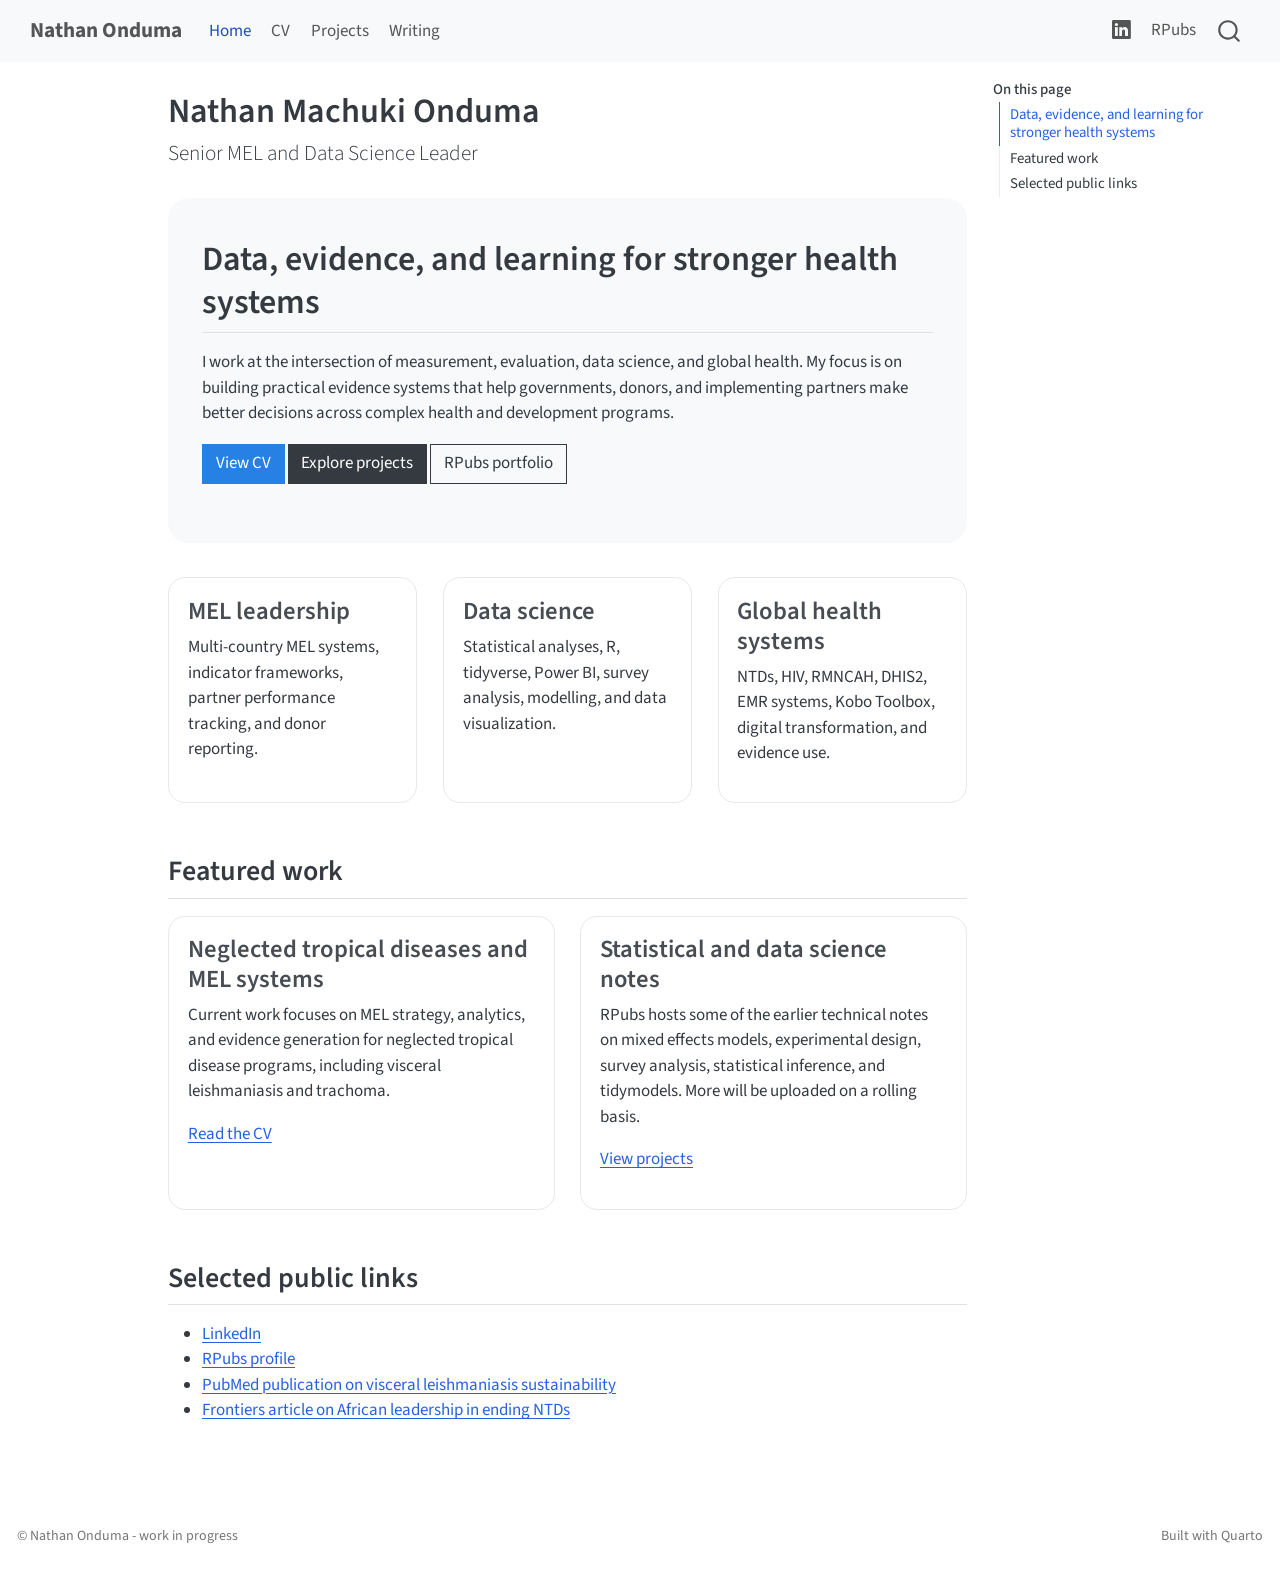
==== index.html @ 0870f906 "Built site for gh-pages" ====
<!DOCTYPE html>
<html xmlns="http://www.w3.org/1999/xhtml" lang="en" xml:lang="en"><head>

<meta charset="utf-8">
<meta name="generator" content="quarto-1.9.37">

<meta name="viewport" content="width=device-width, initial-scale=1.0, user-scalable=yes">


<title>Nathan Machuki Onduma – Nathan Onduma</title>
<style>
/* Default styles provided by pandoc.
** See https://pandoc.org/MANUAL.html#variables-for-html for config info.
*/
code{white-space: pre-wrap;}
span.smallcaps{font-variant: small-caps;}
div.columns{display: flex; gap: min(4vw, 1.5em);}
div.column{flex: auto; overflow-x: auto;}
div.hanging-indent{margin-left: 1.5em; text-indent: -1.5em;}
ul.task-list{list-style: none;}
ul.task-list li input[type="checkbox"] {
  width: 0.8em;
  margin: 0 0.8em 0.2em -1em; /* quarto-specific, see https://github.com/quarto-dev/quarto-cli/issues/4556 */ 
  vertical-align: middle;
}
</style>


<script src="site_libs/quarto-nav/quarto-nav.js"></script>
<script src="site_libs/clipboard/clipboard.min.js"></script>
<script src="site_libs/quarto-search/autocomplete.umd.js"></script>
<script src="site_libs/quarto-search/fuse.min.js"></script>
<script src="site_libs/quarto-search/quarto-search.js"></script>
<meta name="quarto:offset" content="./">
<script src="site_libs/quarto-html/quarto.js" type="module"></script>
<script src="site_libs/quarto-html/tabsets/tabsets.js" type="module"></script>
<script src="site_libs/quarto-html/popper.min.js"></script>
<script src="site_libs/quarto-html/tippy.umd.min.js"></script>
<script src="site_libs/quarto-html/anchor.min.js"></script>
<link href="site_libs/quarto-html/tippy.css" rel="stylesheet">
<link href="site_libs/quarto-html/quarto-syntax-highlighting-7f8f88aac4f3542376d5c11b86a4c14d.css" rel="stylesheet" id="quarto-text-highlighting-styles">
<script src="site_libs/bootstrap/bootstrap.min.js"></script>
<link href="site_libs/bootstrap/bootstrap-icons.css" rel="stylesheet">
<link href="site_libs/bootstrap/bootstrap-a0f9fd0d421825b736dc1bbcbcba2219.min.css" rel="stylesheet" append-hash="true" id="quarto-bootstrap" data-mode="light">
<script id="quarto-search-options" type="application/json">{
  "location": "navbar",
  "copy-button": false,
  "collapse-after": 3,
  "panel-placement": "end",
  "type": "overlay",
  "limit": 50,
  "keyboard-shortcut": [
    "f",
    "/",
    "s"
  ],
  "show-item-context": false,
  "language": {
    "search-no-results-text": "No results",
    "search-matching-documents-text": "matching documents",
    "search-copy-link-title": "Copy link to search",
    "search-hide-matches-text": "Hide additional matches",
    "search-more-match-text": "more match in this document",
    "search-more-matches-text": "more matches in this document",
    "search-clear-button-title": "Clear",
    "search-text-placeholder": "",
    "search-detached-cancel-button-title": "Cancel",
    "search-submit-button-title": "Submit",
    "search-label": "Search"
  }
}</script>
<style>html{ scroll-behavior: smooth; }</style>


<link rel="stylesheet" href="styles/site.css">
</head>

<body class="nav-fixed quarto-light">

<div id="quarto-search-results"></div>
  <header id="quarto-header" class="headroom fixed-top">
    <nav class="navbar navbar-expand-lg " data-bs-theme="dark">
      <div class="navbar-container container-fluid">
      <div class="navbar-brand-container mx-auto">
    <a class="navbar-brand" href="./index.html">
    <span class="navbar-title">Nathan Onduma</span>
    </a>
  </div>
            <div id="quarto-search" class="" title="Search"></div>
          <button class="navbar-toggler" type="button" data-bs-toggle="collapse" data-bs-target="#navbarCollapse" aria-controls="navbarCollapse" role="menu" aria-expanded="false" aria-label="Toggle navigation" onclick="if (window.quartoToggleHeadroom) { window.quartoToggleHeadroom(); }">
  <span class="navbar-toggler-icon"></span>
</button>
          <div class="collapse navbar-collapse" id="navbarCollapse">
            <ul class="navbar-nav navbar-nav-scroll me-auto">
  <li class="nav-item">
    <a class="nav-link active" href="./index.html" aria-current="page"> 
<span class="menu-text">Home</span></a>
  </li>  
  <li class="nav-item">
    <a class="nav-link" href="./cv.html"> 
<span class="menu-text">CV</span></a>
  </li>  
  <li class="nav-item">
    <a class="nav-link" href="./projects.html"> 
<span class="menu-text">Projects</span></a>
  </li>  
  <li class="nav-item">
    <a class="nav-link" href="./writing.html"> 
<span class="menu-text">Writing</span></a>
  </li>  
</ul>
            <ul class="navbar-nav navbar-nav-scroll ms-auto">
  <li class="nav-item compact">
    <a class="nav-link" href="https://www.linkedin.com/in/nathan-onduma-7a80a0107/"> <i class="bi bi-linkedin" role="img" aria-label="LinkedIn">
</i> 
<span class="menu-text"></span></a>
  </li>  
  <li class="nav-item">
    <a class="nav-link" href="https://rpubs.com/Onduma"> 
<span class="menu-text">RPubs</span></a>
  </li>  
</ul>
          </div> <!-- /navcollapse -->
            <div class="quarto-navbar-tools">
</div>
      </div> <!-- /container-fluid -->
    </nav>
</header>
<!-- content -->
<div id="quarto-content" class="quarto-container page-columns page-rows-contents page-layout-article page-navbar">
<!-- sidebar -->
<!-- margin-sidebar -->
    <div id="quarto-margin-sidebar" class="sidebar margin-sidebar">
        <nav id="TOC" role="doc-toc" class="toc-active">
    <h2 id="toc-title">On this page</h2>
   
  <ul>
  <li><a href="#data-evidence-and-learning-for-stronger-health-systems" id="toc-data-evidence-and-learning-for-stronger-health-systems" class="nav-link active" data-scroll-target="#data-evidence-and-learning-for-stronger-health-systems">Data, evidence, and learning for stronger health systems</a></li>
  <li><a href="#featured-work" id="toc-featured-work" class="nav-link" data-scroll-target="#featured-work">Featured work</a></li>
  <li><a href="#selected-public-links" id="toc-selected-public-links" class="nav-link" data-scroll-target="#selected-public-links">Selected public links</a></li>
  </ul>
</nav>
    </div>
<!-- main -->
<main class="content" id="quarto-document-content">

<header id="title-block-header" class="quarto-title-block default">
<div class="quarto-title">
<h1 class="title">Nathan Machuki Onduma</h1>
<p class="subtitle lead">Senior MEL and Data Science Leader</p>
</div>



<div class="quarto-title-meta">

    
  
    
  </div>
  


</header>


<section id="data-evidence-and-learning-for-stronger-health-systems" class="level2 hero">
<h2 class="anchored" data-anchor-id="data-evidence-and-learning-for-stronger-health-systems">Data, evidence, and learning for stronger health systems</h2>
<p>I work at the intersection of measurement, evaluation, data science, and global health. My focus is on building practical evidence systems that help governments, donors, and implementing partners make better decisions across complex health and development programs.</p>
<div class="hero-actions">
<p><a href="./cv.html" class="btn btn-primary">View CV</a> <a href="./projects.html" class="btn btn-secondary">Explore projects</a> <a href="https://rpubs.com/Onduma" class="btn btn-outline-secondary">RPubs portfolio</a></p>
</div>
</section>
<div class="grid">
<section id="mel-leadership" class="level3 g-col-12 g-col-md-4 cardbox">
<h3 class="anchored" data-anchor-id="mel-leadership">MEL leadership</h3>
<p>Multi-country MEL systems, indicator frameworks, partner performance tracking, and donor reporting.</p>
</section>
<section id="data-science" class="level3 g-col-12 g-col-md-4 cardbox">
<h3 class="anchored" data-anchor-id="data-science">Data science</h3>
<p>Statistical analyses, R, tidyverse, Power BI, survey analysis, modelling, and data visualization.</p>
</section>
<section id="global-health-systems" class="level3 g-col-12 g-col-md-4 cardbox">
<h3 class="anchored" data-anchor-id="global-health-systems">Global health systems</h3>
<p>NTDs, HIV, RMNCAH, DHIS2, EMR systems, Kobo Toolbox, digital transformation, and evidence use.</p>
</section>
</div>
<section id="featured-work" class="level2">
<h2 class="anchored" data-anchor-id="featured-work">Featured work</h2>
<div class="grid">
<section id="neglected-tropical-diseases-and-mel-systems" class="level3 g-col-12 g-col-md-6 project-card">
<h3 class="anchored" data-anchor-id="neglected-tropical-diseases-and-mel-systems">Neglected tropical diseases and MEL systems</h3>
<p>Current work focuses on MEL strategy, analytics, and evidence generation for neglected tropical disease programs, including visceral leishmaniasis and trachoma.</p>
<p><a href="./cv.html#professional-experience">Read the CV</a></p>
</section>
<section id="statistical-and-data-science-notes" class="level3 g-col-12 g-col-md-6 project-card">
<h3 class="anchored" data-anchor-id="statistical-and-data-science-notes">Statistical and data science notes</h3>
<p>RPubs hosts some of the earlier technical notes on mixed effects models, experimental design, survey analysis, statistical inference, and tidymodels. More will be uploaded on a rolling basis.</p>
<p><a href="./projects.html">View projects</a></p>
</section>
</div>
</section>
<section id="selected-public-links" class="level2">
<h2 class="anchored" data-anchor-id="selected-public-links">Selected public links</h2>
<ul>
<li><a href="https://www.linkedin.com/in/nathan-onduma-7a80a0107/">LinkedIn</a></li>
<li><a href="https://rpubs.com/Onduma">RPubs profile</a></li>
<li><a href="https://pubmed.ncbi.nlm.nih.gov/39864498/">PubMed publication on visceral leishmaniasis sustainability</a></li>
<li><a href="https://www.frontiersin.org/journals/tropical-diseases/articles/10.3389/fitd.2023.1116831/full">Frontiers article on African leadership in ending NTDs</a></li>
</ul>


</section>

</main> <!-- /main -->
<script id="quarto-html-after-body" type="application/javascript">
  window.document.addEventListener("DOMContentLoaded", function (event) {
    const icon = "";
    const anchorJS = new window.AnchorJS();
    anchorJS.options = {
      placement: 'right',
      icon: icon
    };
    anchorJS.add('.anchored');
    const isCodeAnnotation = (el) => {
      for (const clz of el.classList) {
        if (clz.startsWith('code-annotation-')) {                     
          return true;
        }
      }
      return false;
    }
    const onCopySuccess = function(e) {
      // button target
      const button = e.trigger;
      // don't keep focus
      button.blur();
      // flash "checked"
      button.classList.add('code-copy-button-checked');
      var currentTitle = button.getAttribute("title");
      button.setAttribute("title", "Copied!");
      let tooltip;
      if (window.bootstrap) {
        button.setAttribute("data-bs-toggle", "tooltip");
        button.setAttribute("data-bs-placement", "left");
        button.setAttribute("data-bs-title", "Copied!");
        tooltip = new bootstrap.Tooltip(button, 
          { trigger: "manual", 
            customClass: "code-copy-button-tooltip",
            offset: [0, -8]});
        tooltip.show();    
      }
      setTimeout(function() {
        if (tooltip) {
          tooltip.hide();
          button.removeAttribute("data-bs-title");
          button.removeAttribute("data-bs-toggle");
          button.removeAttribute("data-bs-placement");
        }
        button.setAttribute("title", currentTitle);
        button.classList.remove('code-copy-button-checked');
      }, 1000);
      // clear code selection
      e.clearSelection();
    }
    const getTextToCopy = function(trigger) {
      const outerScaffold = trigger.parentElement.cloneNode(true);
      const codeEl = outerScaffold.querySelector('code');
      for (const childEl of codeEl.children) {
        if (isCodeAnnotation(childEl)) {
          childEl.remove();
        }
      }
      return codeEl.innerText;
    }
    const clipboard = new window.ClipboardJS('.code-copy-button:not([data-in-quarto-modal])', {
      text: getTextToCopy
    });
    clipboard.on('success', onCopySuccess);
    if (window.document.getElementById('quarto-embedded-source-code-modal')) {
      const clipboardModal = new window.ClipboardJS('.code-copy-button[data-in-quarto-modal]', {
        text: getTextToCopy,
        container: window.document.getElementById('quarto-embedded-source-code-modal')
      });
      clipboardModal.on('success', onCopySuccess);
    }
      var localhostRegex = new RegExp(/^(?:http|https):\/\/localhost\:?[0-9]*\//);
      var mailtoRegex = new RegExp(/^mailto:/);
        var filterRegex = new RegExp("https:\/\/nonduma\.github\.io\/nathan-onduma-site");
      var isInternal = (href) => {
          return filterRegex.test(href) || localhostRegex.test(href) || mailtoRegex.test(href);
      }
      // Inspect non-navigation links and adorn them if external
     var links = window.document.querySelectorAll('a[href]:not(.nav-link):not(.navbar-brand):not(.toc-action):not(.sidebar-link):not(.sidebar-item-toggle):not(.pagination-link):not(.no-external):not([aria-hidden]):not(.dropdown-item):not(.quarto-navigation-tool):not(.about-link)');
      for (var i=0; i<links.length; i++) {
        const link = links[i];
        if (!isInternal(link.href)) {
          // undo the damage that might have been done by quarto-nav.js in the case of
          // links that we want to consider external
          if (link.dataset.originalHref !== undefined) {
            link.href = link.dataset.originalHref;
          }
            // target, if specified
            link.setAttribute("target", "_blank");
            if (link.getAttribute("rel") === null) {
              link.setAttribute("rel", "noopener");
            }
        }
      }
    function tippyHover(el, contentFn, onTriggerFn, onUntriggerFn) {
      const config = {
        allowHTML: true,
        maxWidth: 500,
        delay: 100,
        arrow: false,
        appendTo: function(el) {
            return el.parentElement;
        },
        interactive: true,
        interactiveBorder: 10,
        theme: 'quarto',
        placement: 'bottom-start',
      };
      if (contentFn) {
        config.content = contentFn;
      }
      if (onTriggerFn) {
        config.onTrigger = onTriggerFn;
      }
      if (onUntriggerFn) {
        config.onUntrigger = onUntriggerFn;
      }
      window.tippy(el, config); 
    }
    const noterefs = window.document.querySelectorAll('a[role="doc-noteref"]');
    for (var i=0; i<noterefs.length; i++) {
      const ref = noterefs[i];
      tippyHover(ref, function() {
        // use id or data attribute instead here
        let href = ref.getAttribute('data-footnote-href') || ref.getAttribute('href');
        try { href = new URL(href).hash; } catch {}
        const id = href.replace(/^#\/?/, "");
        const note = window.document.getElementById(id);
        if (note) {
          return note.innerHTML;
        } else {
          return "";
        }
      });
    }
    const xrefs = window.document.querySelectorAll('a.quarto-xref');
    const processXRef = (id, note) => {
      // Strip column container classes
      const stripColumnClz = (el) => {
        el.classList.remove("page-full", "page-columns");
        if (el.children) {
          for (const child of el.children) {
            stripColumnClz(child);
          }
        }
      }
      stripColumnClz(note)
      if (id === null || id.startsWith('sec-')) {
        // Special case sections, only their first couple elements
        const container = document.createElement("div");
        if (note.children && note.children.length > 2) {
          container.appendChild(note.children[0].cloneNode(true));
          for (let i = 1; i < note.children.length; i++) {
            const child = note.children[i];
            if (child.tagName === "P" && child.innerText === "") {
              continue;
            } else {
              container.appendChild(child.cloneNode(true));
              break;
            }
          }
          if (window.Quarto?.typesetMath) {
            window.Quarto.typesetMath(container);
          }
          return container.innerHTML
        } else {
          if (window.Quarto?.typesetMath) {
            window.Quarto.typesetMath(note);
          }
          return note.innerHTML;
        }
      } else {
        // Remove any anchor links if they are present
        const anchorLink = note.querySelector('a.anchorjs-link');
        if (anchorLink) {
          anchorLink.remove();
        }
        if (window.Quarto?.typesetMath) {
          window.Quarto.typesetMath(note);
        }
        if (note.classList.contains("callout")) {
          return note.outerHTML;
        } else {
          return note.innerHTML;
        }
      }
    }
    for (var i=0; i<xrefs.length; i++) {
      const xref = xrefs[i];
      tippyHover(xref, undefined, function(instance) {
        instance.disable();
        let url = xref.getAttribute('href');
        let hash = undefined; 
        if (url.startsWith('#')) {
          hash = url;
        } else {
          try { hash = new URL(url).hash; } catch {}
        }
        if (hash) {
          const id = hash.replace(/^#\/?/, "");
          const note = window.document.getElementById(id);
          if (note !== null) {
            try {
              const html = processXRef(id, note.cloneNode(true));
              instance.setContent(html);
            } finally {
              instance.enable();
              instance.show();
            }
          } else {
            // See if we can fetch this
            fetch(url.split('#')[0])
            .then(res => res.text())
            .then(html => {
              const parser = new DOMParser();
              const htmlDoc = parser.parseFromString(html, "text/html");
              const note = htmlDoc.getElementById(id);
              if (note !== null) {
                const html = processXRef(id, note);
                instance.setContent(html);
              } 
            }).finally(() => {
              instance.enable();
              instance.show();
            });
          }
        } else {
          // See if we can fetch a full url (with no hash to target)
          // This is a special case and we should probably do some content thinning / targeting
          fetch(url)
          .then(res => res.text())
          .then(html => {
            const parser = new DOMParser();
            const htmlDoc = parser.parseFromString(html, "text/html");
            const note = htmlDoc.querySelector('main.content');
            if (note !== null) {
              // This should only happen for chapter cross references
              // (since there is no id in the URL)
              // remove the first header
              if (note.children.length > 0 && note.children[0].tagName === "HEADER") {
                note.children[0].remove();
              }
              const html = processXRef(null, note);
              instance.setContent(html);
            } 
          }).finally(() => {
            instance.enable();
            instance.show();
          });
        }
      }, function(instance) {
      });
    }
        let selectedAnnoteEl;
        const selectorForAnnotation = ( cell, annotation) => {
          let cellAttr = 'data-code-cell="' + cell + '"';
          let lineAttr = 'data-code-annotation="' +  annotation + '"';
          const selector = 'span[' + cellAttr + '][' + lineAttr + ']';
          return selector;
        }
        const selectCodeLines = (annoteEl) => {
          const doc = window.document;
          const targetCell = annoteEl.getAttribute("data-target-cell");
          const targetAnnotation = annoteEl.getAttribute("data-target-annotation");
          const annoteSpan = window.document.querySelector(selectorForAnnotation(targetCell, targetAnnotation));
          const lines = annoteSpan.getAttribute("data-code-lines").split(",");
          const lineIds = lines.map((line) => {
            return targetCell + "-" + line;
          })
          let top = null;
          let height = null;
          let parent = null;
          if (lineIds.length > 0) {
              //compute the position of the single el (top and bottom and make a div)
              const el = window.document.getElementById(lineIds[0]);
              top = el.offsetTop;
              height = el.offsetHeight;
              parent = el.parentElement.parentElement;
            if (lineIds.length > 1) {
              const lastEl = window.document.getElementById(lineIds[lineIds.length - 1]);
              const bottom = lastEl.offsetTop + lastEl.offsetHeight;
              height = bottom - top;
            }
            if (top !== null && height !== null && parent !== null) {
              // cook up a div (if necessary) and position it 
              let div = window.document.getElementById("code-annotation-line-highlight");
              if (div === null) {
                div = window.document.createElement("div");
                div.setAttribute("id", "code-annotation-line-highlight");
                div.style.position = 'absolute';
                parent.appendChild(div);
              }
              div.style.top = top - 2 + "px";
              div.style.height = height + 4 + "px";
              div.style.left = 0;
              let gutterDiv = window.document.getElementById("code-annotation-line-highlight-gutter");
              if (gutterDiv === null) {
                gutterDiv = window.document.createElement("div");
                gutterDiv.setAttribute("id", "code-annotation-line-highlight-gutter");
                gutterDiv.style.position = 'absolute';
                const codeCell = window.document.getElementById(targetCell);
                const gutter = codeCell.querySelector('.code-annotation-gutter');
                gutter.appendChild(gutterDiv);
              }
              gutterDiv.style.top = top - 2 + "px";
              gutterDiv.style.height = height + 4 + "px";
            }
            selectedAnnoteEl = annoteEl;
          }
        };
        const unselectCodeLines = () => {
          const elementsIds = ["code-annotation-line-highlight", "code-annotation-line-highlight-gutter"];
          elementsIds.forEach((elId) => {
            const div = window.document.getElementById(elId);
            if (div) {
              div.remove();
            }
          });
          selectedAnnoteEl = undefined;
        };
          // Handle positioning of the toggle
      window.addEventListener(
        "resize",
        throttle(() => {
          elRect = undefined;
          if (selectedAnnoteEl) {
            selectCodeLines(selectedAnnoteEl);
          }
        }, 10)
      );
      function throttle(fn, ms) {
      let throttle = false;
      let timer;
        return (...args) => {
          if(!throttle) { // first call gets through
              fn.apply(this, args);
              throttle = true;
          } else { // all the others get throttled
              if(timer) clearTimeout(timer); // cancel #2
              timer = setTimeout(() => {
                fn.apply(this, args);
                timer = throttle = false;
              }, ms);
          }
        };
      }
        // Attach click handler to the DT
        const annoteDls = window.document.querySelectorAll('dt[data-target-cell]');
        for (const annoteDlNode of annoteDls) {
          annoteDlNode.addEventListener('click', (event) => {
            const clickedEl = event.target;
            if (clickedEl !== selectedAnnoteEl) {
              unselectCodeLines();
              const activeEl = window.document.querySelector('dt[data-target-cell].code-annotation-active');
              if (activeEl) {
                activeEl.classList.remove('code-annotation-active');
              }
              selectCodeLines(clickedEl);
              clickedEl.classList.add('code-annotation-active');
            } else {
              // Unselect the line
              unselectCodeLines();
              clickedEl.classList.remove('code-annotation-active');
            }
          });
        }
    const findCites = (el) => {
      const parentEl = el.parentElement;
      if (parentEl) {
        const cites = parentEl.dataset.cites;
        if (cites) {
          return {
            el,
            cites: cites.split(' ')
          };
        } else {
          return findCites(el.parentElement)
        }
      } else {
        return undefined;
      }
    };
    var bibliorefs = window.document.querySelectorAll('a[role="doc-biblioref"]');
    for (var i=0; i<bibliorefs.length; i++) {
      const ref = bibliorefs[i];
      const citeInfo = findCites(ref);
      if (citeInfo) {
        tippyHover(citeInfo.el, function() {
          var popup = window.document.createElement('div');
          citeInfo.cites.forEach(function(cite) {
            var citeDiv = window.document.createElement('div');
            citeDiv.classList.add('hanging-indent');
            citeDiv.classList.add('csl-entry');
            var biblioDiv = window.document.getElementById('ref-' + cite);
            if (biblioDiv) {
              citeDiv.innerHTML = biblioDiv.innerHTML;
            }
            popup.appendChild(citeDiv);
          });
          return popup.innerHTML;
        });
      }
    }
  });
  </script>
</div> <!-- /content -->
<footer class="footer">
  <div class="nav-footer">
    <div class="nav-footer-left">
<p>© Nathan Onduma - work in progress</p>
</div>   
    <div class="nav-footer-center">
      &nbsp;
    </div>
    <div class="nav-footer-right">
<p>Built with Quarto</p>
</div>
  </div>
</footer>




<script src="site_libs/quarto-html/zenscroll-min.js"></script>
</body></html>
---- site_libs/quarto-html/tippy.css ----
.tippy-box[data-animation=fade][data-state=hidden]{opacity:0}[data-tippy-root]{max-width:calc(100vw - 10px)}.tippy-box{position:relative;background-color:#333;color:#fff;border-radius:4px;font-size:14px;line-height:1.4;white-space:normal;outline:0;transition-property:transform,visibility,opacity}.tippy-box[data-placement^=top]>.tippy-arrow{bottom:0}.tippy-box[data-placement^=top]>.tippy-arrow:before{bottom:-7px;left:0;border-width:8px 8px 0;border-top-color:initial;transform-origin:center top}.tippy-box[data-placement^=bottom]>.tippy-arrow{top:0}.tippy-box[data-placement^=bottom]>.tippy-arrow:before{top:-7px;left:0;border-width:0 8px 8px;border-bottom-color:initial;transform-origin:center bottom}.tippy-box[data-placement^=left]>.tippy-arrow{right:0}.tippy-box[data-placement^=left]>.tippy-arrow:before{border-width:8px 0 8px 8px;border-left-color:initial;right:-7px;transform-origin:center left}.tippy-box[data-placement^=right]>.tippy-arrow{left:0}.tippy-box[data-placement^=right]>.tippy-arrow:before{left:-7px;border-width:8px 8px 8px 0;border-right-color:initial;transform-origin:center right}.tippy-box[data-inertia][data-state=visible]{transition-timing-function:cubic-bezier(.54,1.5,.38,1.11)}.tippy-arrow{width:16px;height:16px;color:#333}.tippy-arrow:before{content:"";position:absolute;border-color:transparent;border-style:solid}.tippy-content{position:relative;padding:5px 9px;z-index:1}
---- site_libs/quarto-html/quarto-syntax-highlighting-7f8f88aac4f3542376d5c11b86a4c14d.css ----
/* quarto syntax highlight colors */
:root {
  --quarto-hl-ot-color: #003B4F;
  --quarto-hl-at-color: #657422;
  --quarto-hl-ss-color: #20794D;
  --quarto-hl-an-color: #5E5E5E;
  --quarto-hl-fu-color: #4758AB;
  --quarto-hl-st-color: #20794D;
  --quarto-hl-cf-color: #003B4F;
  --quarto-hl-op-color: #5E5E5E;
  --quarto-hl-er-color: #AD0000;
  --quarto-hl-bn-color: #AD0000;
  --quarto-hl-al-color: #AD0000;
  --quarto-hl-va-color: #111111;
  --quarto-hl-bu-color: inherit;
  --quarto-hl-ex-color: inherit;
  --quarto-hl-pp-color: #AD0000;
  --quarto-hl-in-color: #5E5E5E;
  --quarto-hl-vs-color: #20794D;
  --quarto-hl-wa-color: #5E5E5E;
  --quarto-hl-do-color: #5E5E5E;
  --quarto-hl-im-color: #00769E;
  --quarto-hl-ch-color: #20794D;
  --quarto-hl-dt-color: #AD0000;
  --quarto-hl-fl-color: #AD0000;
  --quarto-hl-co-color: #5E5E5E;
  --quarto-hl-cv-color: #5E5E5E;
  --quarto-hl-cn-color: #8f5902;
  --quarto-hl-sc-color: #5E5E5E;
  --quarto-hl-dv-color: #AD0000;
  --quarto-hl-kw-color: #003B4F;
}

/* other quarto variables */
:root {
  --quarto-font-monospace: SFMono-Regular, Menlo, Monaco, Consolas, "Liberation Mono", "Courier New", monospace;
}

/* syntax highlight based on Pandoc's rules */
pre > code.sourceCode > span {
  color: #003B4F;
}

code.sourceCode > span {
  color: #003B4F;
}

div.sourceCode,
div.sourceCode pre.sourceCode {
  color: #003B4F;
}

/* Normal */
code span {
  color: #003B4F;
}

/* Alert */
code span.al {
  color: #AD0000;
  font-style: inherit;
}

/* Annotation */
code span.an {
  color: #5E5E5E;
  font-style: inherit;
}

/* Attribute */
code span.at {
  color: #657422;
  font-style: inherit;
}

/* BaseN */
code span.bn {
  color: #AD0000;
  font-style: inherit;
}

/* BuiltIn */
code span.bu {
  font-style: inherit;
}

/* ControlFlow */
code span.cf {
  color: #003B4F;
  font-weight: bold;
  font-style: inherit;
}

/* Char */
code span.ch {
  color: #20794D;
  font-style: inherit;
}

/* Constant */
code span.cn {
  color: #8f5902;
  font-style: inherit;
}

/* Comment */
code span.co {
  color: #5E5E5E;
  font-style: inherit;
}

/* CommentVar */
code span.cv {
  color: #5E5E5E;
  font-style: italic;
}

/* Documentation */
code span.do {
  color: #5E5E5E;
  font-style: italic;
}

/* DataType */
code span.dt {
  color: #AD0000;
  font-style: inherit;
}

/* DecVal */
code span.dv {
  color: #AD0000;
  font-style: inherit;
}

/* Error */
code span.er {
  color: #AD0000;
  font-style: inherit;
}

/* Extension */
code span.ex {
  font-style: inherit;
}

/* Float */
code span.fl {
  color: #AD0000;
  font-style: inherit;
}

/* Function */
code span.fu {
  color: #4758AB;
  font-style: inherit;
}

/* Import */
code span.im {
  color: #00769E;
  font-style: inherit;
}

/* Information */
code span.in {
  color: #5E5E5E;
  font-style: inherit;
}

/* Keyword */
code span.kw {
  color: #003B4F;
  font-weight: bold;
  font-style: inherit;
}

/* Operator */
code span.op {
  color: #5E5E5E;
  font-style: inherit;
}

/* Other */
code span.ot {
  color: #003B4F;
  font-style: inherit;
}

/* Preprocessor */
code span.pp {
  color: #AD0000;
  font-style: inherit;
}

/* SpecialChar */
code span.sc {
  color: #5E5E5E;
  font-style: inherit;
}

/* SpecialString */
code span.ss {
  color: #20794D;
  font-style: inherit;
}

/* String */
code span.st {
  color: #20794D;
  font-style: inherit;
}

/* Variable */
code span.va {
  color: #111111;
  font-style: inherit;
}

/* VerbatimString */
code span.vs {
  color: #20794D;
  font-style: inherit;
}

/* Warning */
code span.wa {
  color: #5E5E5E;
  font-style: italic;
}

.prevent-inlining {
  content: "</";
}

/*# sourceMappingURL=789ad8cd35626ba772517505b42a116e.css.map */
---- styles/site.css ----
.hero {
  padding: 2.5rem 2rem;
  border-radius: 1.25rem;
  background: #f7f9fb;
  margin-bottom: 2rem;
}

.hero h2 {
  margin-top: 0;
  font-size: 2rem;
}

.hero-actions {
  display: flex;
  flex-wrap: wrap;
  gap: .6rem;
  margin-top: 1rem;
}

.cardbox,
.project-card {
  border: 1px solid #e6e8eb;
  border-radius: 1rem;
  padding: 1.1rem;
  margin-bottom: 1rem;
  background: #ffffff;
}

.project-card h3,
.cardbox h3 {
  margin-top: 0;
}

.download-note {
  border-left: 4px solid #2c7fb8;
  background: #f3f8fc;
  padding: .8rem 1rem;
  margin-bottom: 1rem;
}

.navbar-brand {
  font-weight: 700;
}
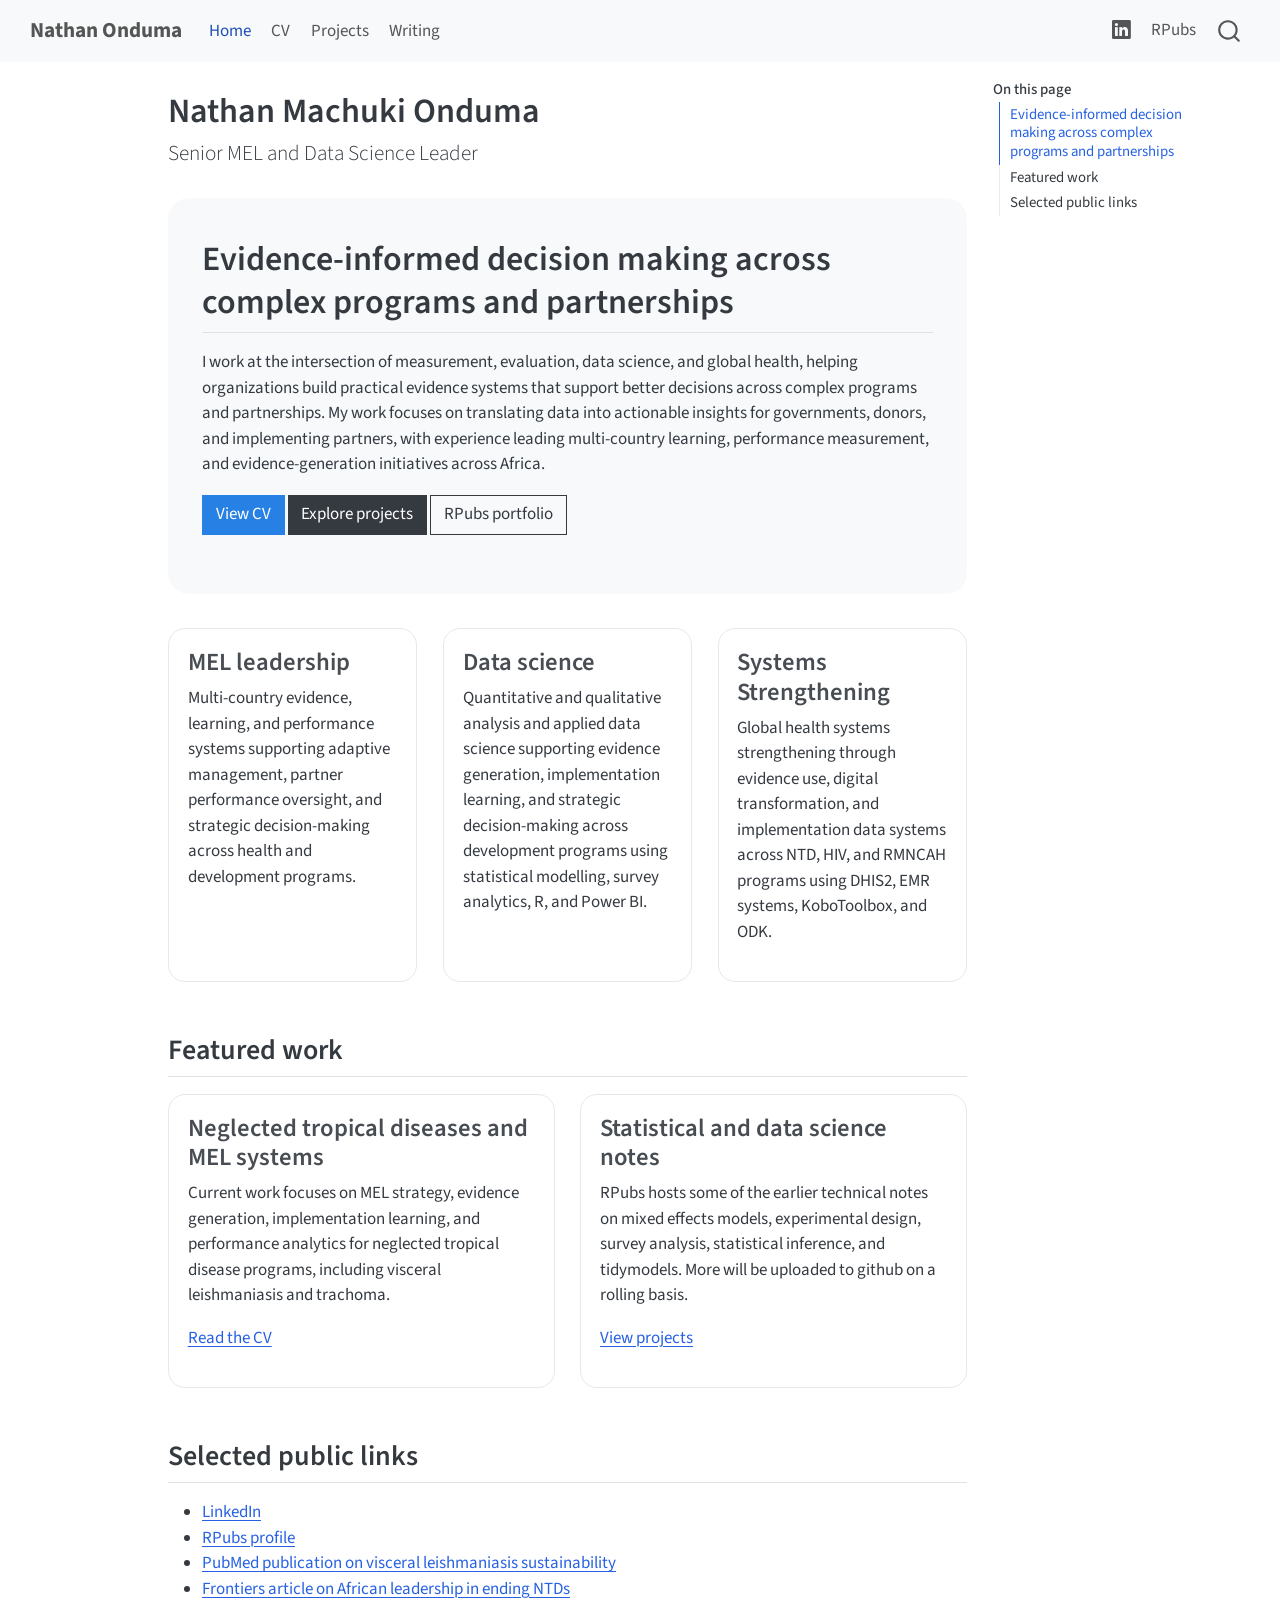
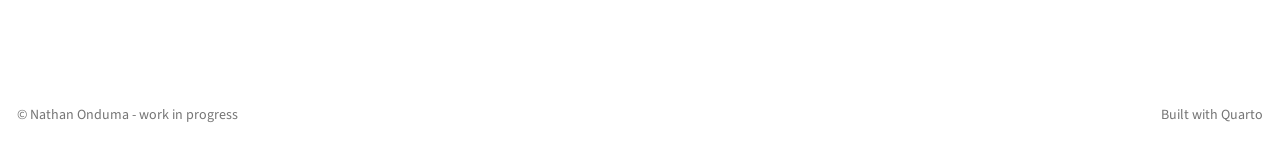
==== commit 221c36ac: "Built site for gh-pages" ====
--- a/index.html
+++ b/index.html
@@ -135,7 +135,7 @@
     <h2 id="toc-title">On this page</h2>
    
   <ul>
-  <li><a href="#data-evidence-and-learning-for-stronger-health-systems" id="toc-data-evidence-and-learning-for-stronger-health-systems" class="nav-link active" data-scroll-target="#data-evidence-and-learning-for-stronger-health-systems">Data, evidence, and learning for stronger health systems</a></li>
+  <li><a href="#evidence-informed-decision-making-across-complex-programs-and-partnerships" id="toc-evidence-informed-decision-making-across-complex-programs-and-partnerships" class="nav-link active" data-scroll-target="#evidence-informed-decision-making-across-complex-programs-and-partnerships">Evidence-informed decision making across complex programs and partnerships</a></li>
   <li><a href="#featured-work" id="toc-featured-work" class="nav-link" data-scroll-target="#featured-work">Featured work</a></li>
   <li><a href="#selected-public-links" id="toc-selected-public-links" class="nav-link" data-scroll-target="#selected-public-links">Selected public links</a></li>
   </ul>
@@ -164,9 +164,9 @@
 </header>
 
 
-<section id="data-evidence-and-learning-for-stronger-health-systems" class="level2 hero">
-<h2 class="anchored" data-anchor-id="data-evidence-and-learning-for-stronger-health-systems">Data, evidence, and learning for stronger health systems</h2>
-<p>I work at the intersection of measurement, evaluation, data science, and global health. My focus is on building practical evidence systems that help governments, donors, and implementing partners make better decisions across complex health and development programs.</p>
+<section id="evidence-informed-decision-making-across-complex-programs-and-partnerships" class="level2 hero">
+<h2 class="anchored" data-anchor-id="evidence-informed-decision-making-across-complex-programs-and-partnerships">Evidence-informed decision making across complex programs and partnerships</h2>
+<p>I work at the intersection of measurement, evaluation, data science, and global health, helping organizations build practical evidence systems that support better decisions across complex programs and partnerships. My work focuses on translating data into actionable insights for governments, donors, and implementing partners, with experience leading multi-country learning, performance measurement, and evidence-generation initiatives across Africa.</p>
 <div class="hero-actions">
 <p><a href="./cv.html" class="btn btn-primary">View CV</a> <a href="./projects.html" class="btn btn-secondary">Explore projects</a> <a href="https://rpubs.com/Onduma" class="btn btn-outline-secondary">RPubs portfolio</a></p>
 </div>
@@ -174,15 +174,15 @@
 <div class="grid">
 <section id="mel-leadership" class="level3 g-col-12 g-col-md-4 cardbox">
 <h3 class="anchored" data-anchor-id="mel-leadership">MEL leadership</h3>
-<p>Multi-country MEL systems, indicator frameworks, partner performance tracking, and donor reporting.</p>
+<p>Multi-country evidence, learning, and performance systems supporting adaptive management, partner performance oversight, and strategic decision-making across health and development programs.</p>
 </section>
 <section id="data-science" class="level3 g-col-12 g-col-md-4 cardbox">
 <h3 class="anchored" data-anchor-id="data-science">Data science</h3>
-<p>Statistical analyses, R, tidyverse, Power BI, survey analysis, modelling, and data visualization.</p>
-</section>
-<section id="global-health-systems" class="level3 g-col-12 g-col-md-4 cardbox">
-<h3 class="anchored" data-anchor-id="global-health-systems">Global health systems</h3>
-<p>NTDs, HIV, RMNCAH, DHIS2, EMR systems, Kobo Toolbox, digital transformation, and evidence use.</p>
+<p>Quantitative and qualitative analysis and applied data science supporting evidence generation, implementation learning, and strategic decision-making across development programs using statistical modelling, survey analytics, R, and Power BI.</p>
+</section>
+<section id="systems-strengthening" class="level3 g-col-12 g-col-md-4 cardbox">
+<h3 class="anchored" data-anchor-id="systems-strengthening">Systems Strengthening</h3>
+<p>Global health systems strengthening through evidence use, digital transformation, and implementation data systems across NTD, HIV, and RMNCAH programs using DHIS2, EMR systems, KoboToolbox, and ODK.</p>
 </section>
 </div>
 <section id="featured-work" class="level2">
@@ -190,12 +190,12 @@
 <div class="grid">
 <section id="neglected-tropical-diseases-and-mel-systems" class="level3 g-col-12 g-col-md-6 project-card">
 <h3 class="anchored" data-anchor-id="neglected-tropical-diseases-and-mel-systems">Neglected tropical diseases and MEL systems</h3>
-<p>Current work focuses on MEL strategy, analytics, and evidence generation for neglected tropical disease programs, including visceral leishmaniasis and trachoma.</p>
+<p>Current work focuses on MEL strategy, evidence generation, implementation learning, and performance analytics for neglected tropical disease programs, including visceral leishmaniasis and trachoma.</p>
 <p><a href="./cv.html#professional-experience">Read the CV</a></p>
 </section>
 <section id="statistical-and-data-science-notes" class="level3 g-col-12 g-col-md-6 project-card">
 <h3 class="anchored" data-anchor-id="statistical-and-data-science-notes">Statistical and data science notes</h3>
-<p>RPubs hosts some of the earlier technical notes on mixed effects models, experimental design, survey analysis, statistical inference, and tidymodels. More will be uploaded on a rolling basis.</p>
+<p>RPubs hosts some of the earlier technical notes on mixed effects models, experimental design, survey analysis, statistical inference, and tidymodels. More will be uploaded to github on a rolling basis.</p>
 <p><a href="./projects.html">View projects</a></p>
 </section>
 </div>
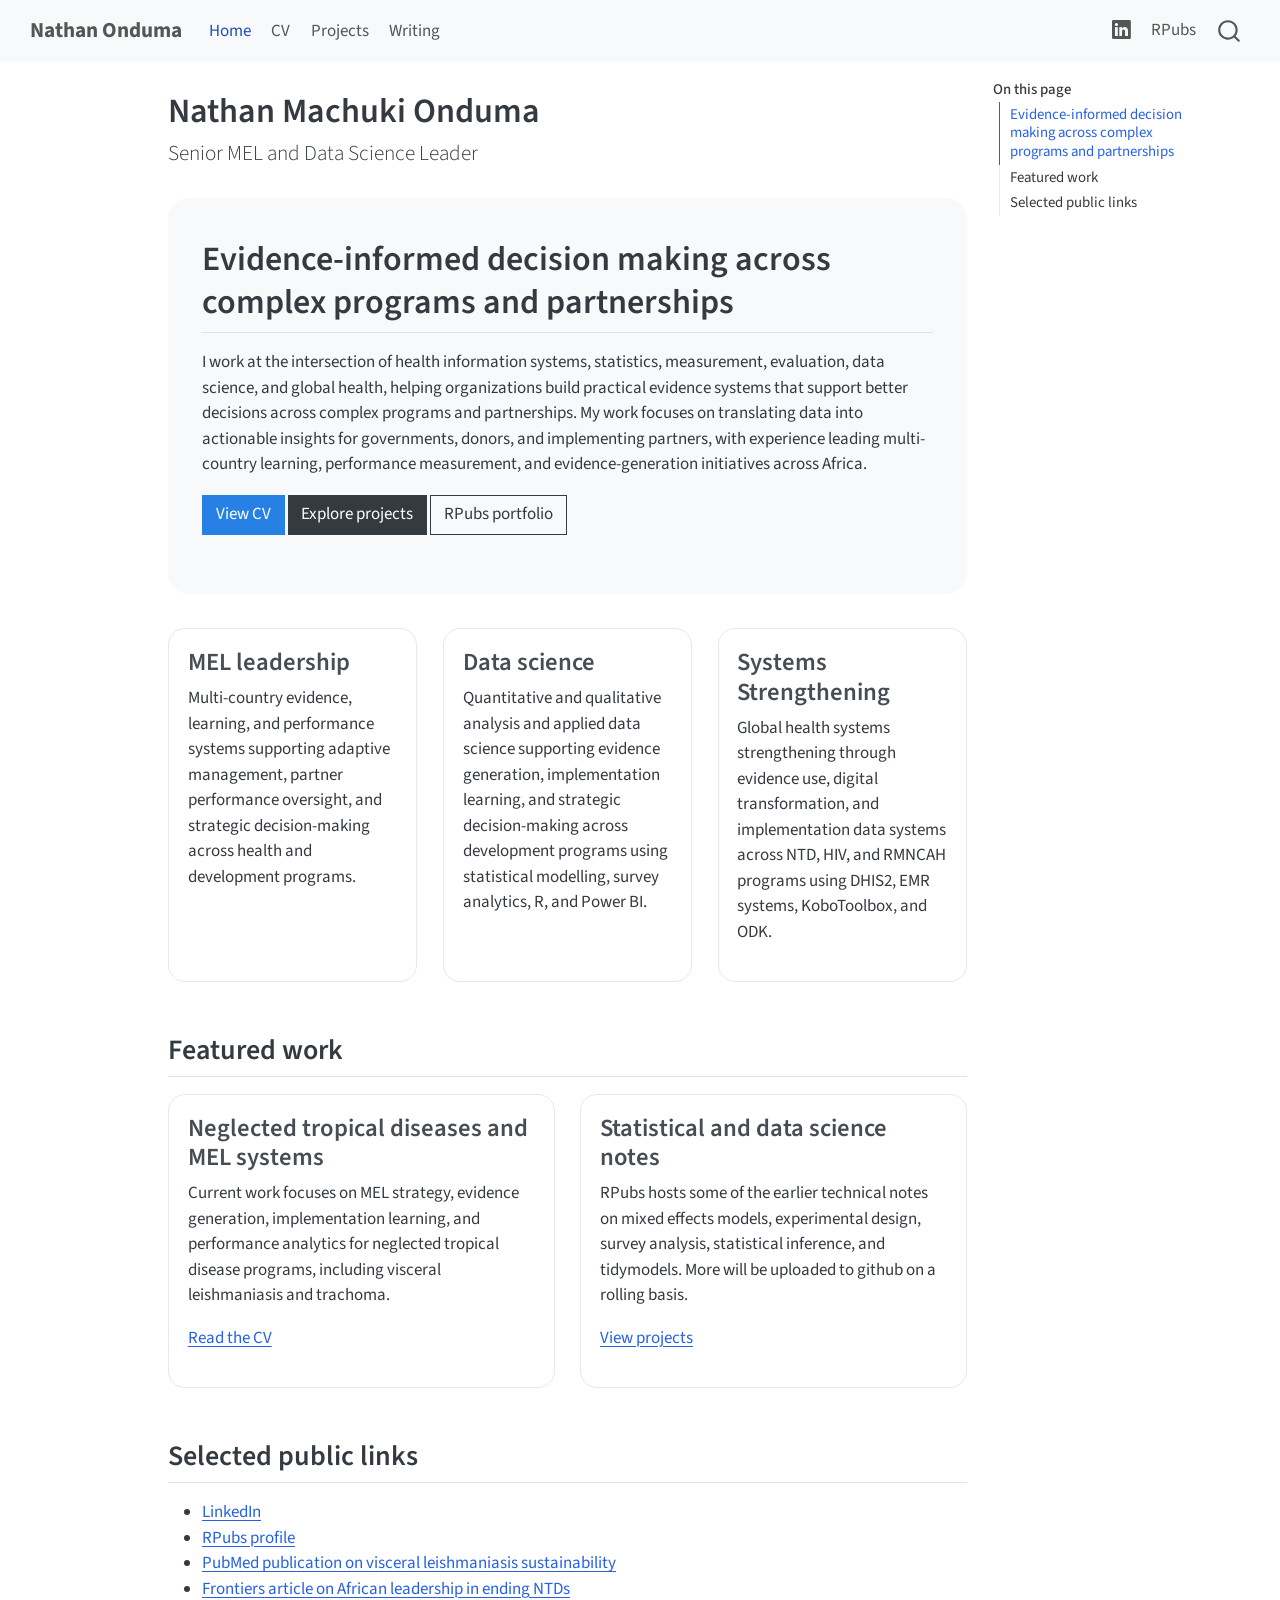
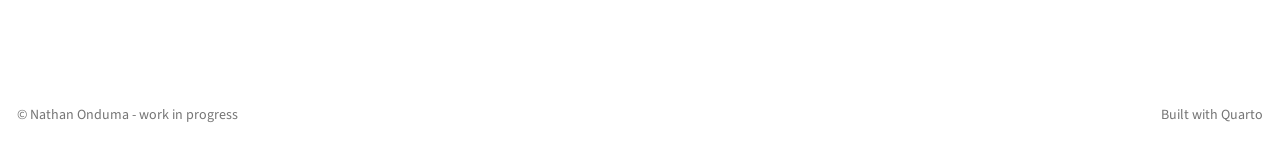
==== commit b5da1e5f: "Built site for gh-pages" ====
--- a/index.html
+++ b/index.html
@@ -166,7 +166,7 @@
 
 <section id="evidence-informed-decision-making-across-complex-programs-and-partnerships" class="level2 hero">
 <h2 class="anchored" data-anchor-id="evidence-informed-decision-making-across-complex-programs-and-partnerships">Evidence-informed decision making across complex programs and partnerships</h2>
-<p>I work at the intersection of measurement, evaluation, data science, and global health, helping organizations build practical evidence systems that support better decisions across complex programs and partnerships. My work focuses on translating data into actionable insights for governments, donors, and implementing partners, with experience leading multi-country learning, performance measurement, and evidence-generation initiatives across Africa.</p>
+<p>I work at the intersection of health information systems, statistics, measurement, evaluation, data science, and global health, helping organizations build practical evidence systems that support better decisions across complex programs and partnerships. My work focuses on translating data into actionable insights for governments, donors, and implementing partners, with experience leading multi-country learning, performance measurement, and evidence-generation initiatives across Africa.</p>
 <div class="hero-actions">
 <p><a href="./cv.html" class="btn btn-primary">View CV</a> <a href="./projects.html" class="btn btn-secondary">Explore projects</a> <a href="https://rpubs.com/Onduma" class="btn btn-outline-secondary">RPubs portfolio</a></p>
 </div>
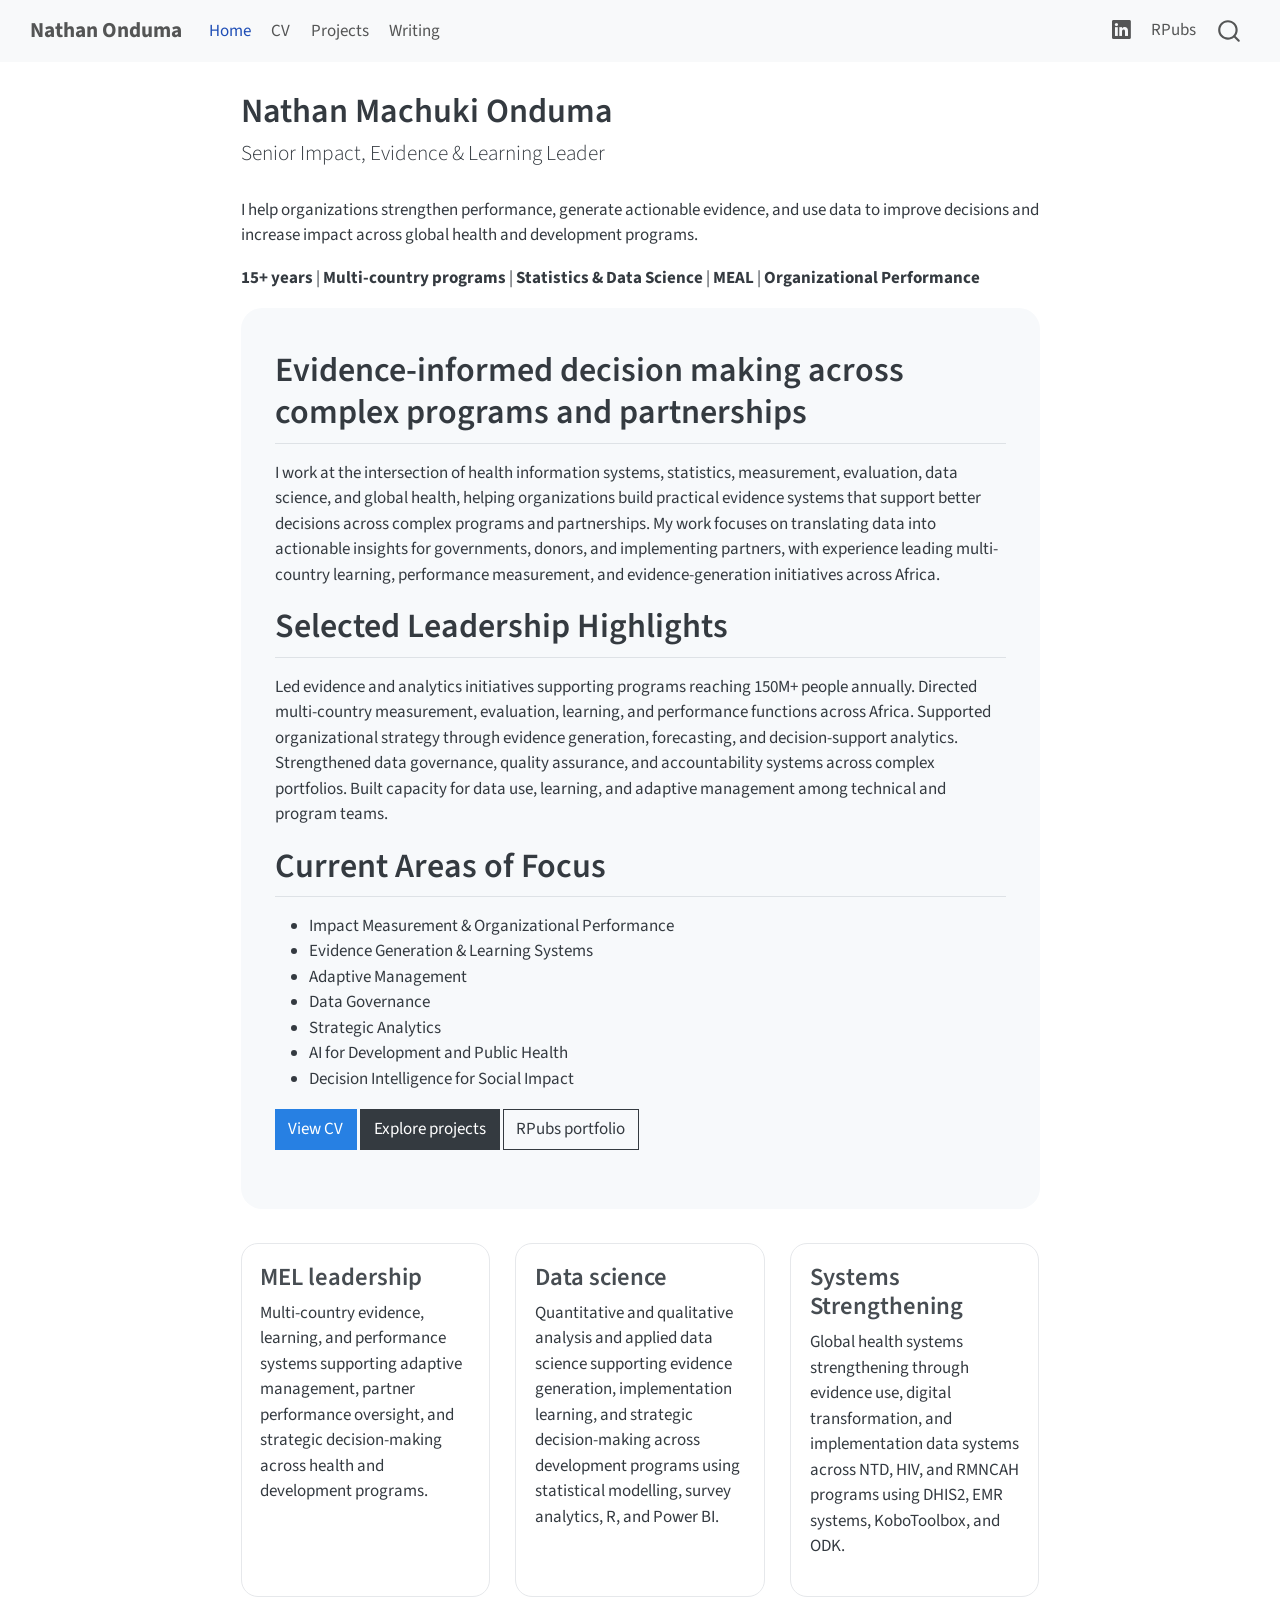
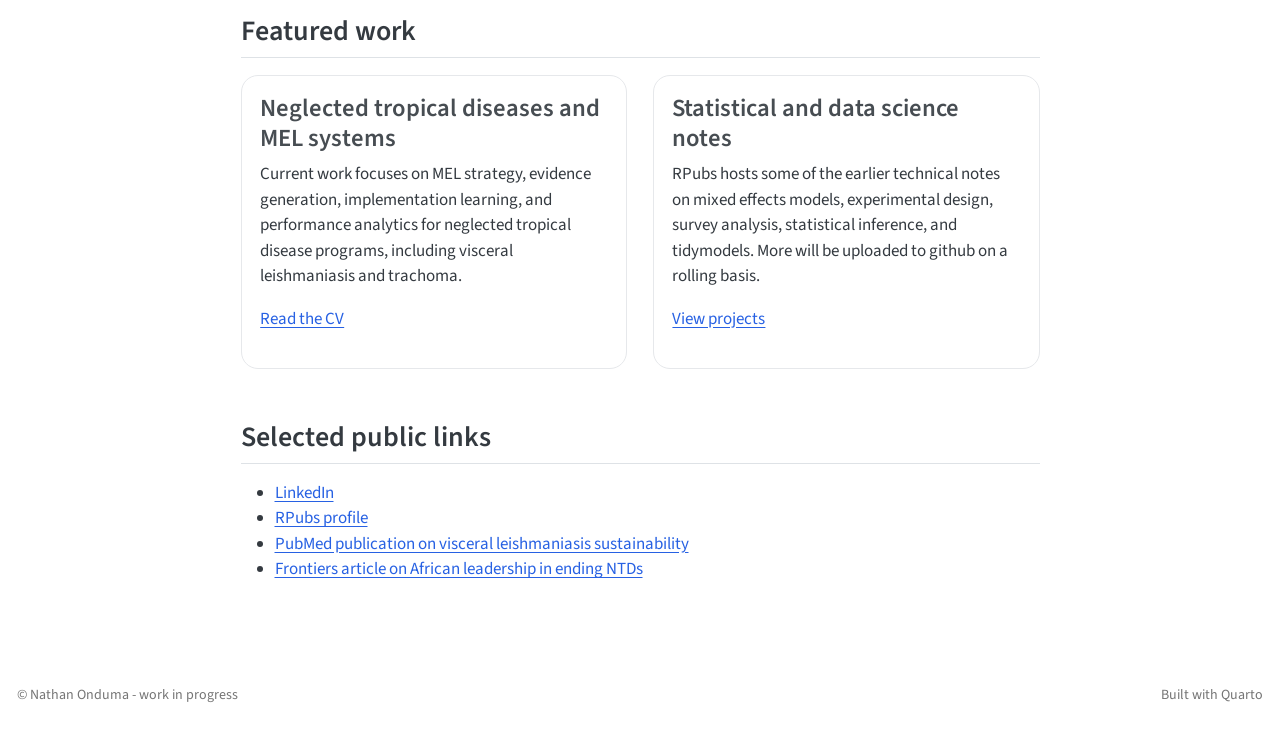
==== commit eeafc052: "Built site for gh-pages" ====
--- a/index.html
+++ b/index.html
@@ -75,7 +75,7 @@
 <link rel="stylesheet" href="styles/site.css">
 </head>
 
-<body class="nav-fixed quarto-light">
+<body class="nav-fixed fullcontent quarto-light">
 
 <div id="quarto-search-results"></div>
   <header id="quarto-header" class="headroom fixed-top">
@@ -130,24 +130,14 @@
 <div id="quarto-content" class="quarto-container page-columns page-rows-contents page-layout-article page-navbar">
 <!-- sidebar -->
 <!-- margin-sidebar -->
-    <div id="quarto-margin-sidebar" class="sidebar margin-sidebar">
-        <nav id="TOC" role="doc-toc" class="toc-active">
-    <h2 id="toc-title">On this page</h2>
-   
-  <ul>
-  <li><a href="#evidence-informed-decision-making-across-complex-programs-and-partnerships" id="toc-evidence-informed-decision-making-across-complex-programs-and-partnerships" class="nav-link active" data-scroll-target="#evidence-informed-decision-making-across-complex-programs-and-partnerships">Evidence-informed decision making across complex programs and partnerships</a></li>
-  <li><a href="#featured-work" id="toc-featured-work" class="nav-link" data-scroll-target="#featured-work">Featured work</a></li>
-  <li><a href="#selected-public-links" id="toc-selected-public-links" class="nav-link" data-scroll-target="#selected-public-links">Selected public links</a></li>
-  </ul>
-</nav>
-    </div>
+    
 <!-- main -->
 <main class="content" id="quarto-document-content">
 
 <header id="title-block-header" class="quarto-title-block default">
 <div class="quarto-title">
 <h1 class="title">Nathan Machuki Onduma</h1>
-<p class="subtitle lead">Senior MEL and Data Science Leader</p>
+<p class="subtitle lead">Senior Impact, Evidence &amp; Learning Leader</p>
 </div>
 
 
@@ -164,13 +154,33 @@
 </header>
 
 
-<section id="evidence-informed-decision-making-across-complex-programs-and-partnerships" class="level2 hero">
+<p>I help organizations strengthen performance, generate actionable evidence, and use data to improve decisions and increase impact across global health and development programs.</p>
+<p><strong>15+ years</strong> | <strong>Multi-country programs</strong> | <strong>Statistics &amp; Data Science</strong> | <strong>MEAL</strong> | <strong>Organizational Performance</strong></p>
+<div class="hero">
+<section id="evidence-informed-decision-making-across-complex-programs-and-partnerships" class="level2">
 <h2 class="anchored" data-anchor-id="evidence-informed-decision-making-across-complex-programs-and-partnerships">Evidence-informed decision making across complex programs and partnerships</h2>
 <p>I work at the intersection of health information systems, statistics, measurement, evaluation, data science, and global health, helping organizations build practical evidence systems that support better decisions across complex programs and partnerships. My work focuses on translating data into actionable insights for governments, donors, and implementing partners, with experience leading multi-country learning, performance measurement, and evidence-generation initiatives across Africa.</p>
+</section>
+<section id="selected-leadership-highlights" class="level2">
+<h2 class="anchored" data-anchor-id="selected-leadership-highlights">Selected Leadership Highlights</h2>
+<p>Led evidence and analytics initiatives supporting programs reaching 150M+ people annually. Directed multi-country measurement, evaluation, learning, and performance functions across Africa. Supported organizational strategy through evidence generation, forecasting, and decision-support analytics. Strengthened data governance, quality assurance, and accountability systems across complex portfolios. Built capacity for data use, learning, and adaptive management among technical and program teams.</p>
+</section>
+<section id="current-areas-of-focus" class="level2">
+<h2 class="anchored" data-anchor-id="current-areas-of-focus">Current Areas of Focus</h2>
+<ul>
+<li>Impact Measurement &amp; Organizational Performance</li>
+<li>Evidence Generation &amp; Learning Systems</li>
+<li>Adaptive Management</li>
+<li>Data Governance</li>
+<li>Strategic Analytics</li>
+<li>AI for Development and Public Health</li>
+<li>Decision Intelligence for Social Impact</li>
+</ul>
 <div class="hero-actions">
 <p><a href="./cv.html" class="btn btn-primary">View CV</a> <a href="./projects.html" class="btn btn-secondary">Explore projects</a> <a href="https://rpubs.com/Onduma" class="btn btn-outline-secondary">RPubs portfolio</a></p>
 </div>
 </section>
+</div>
 <div class="grid">
 <section id="mel-leadership" class="level3 g-col-12 g-col-md-4 cardbox">
 <h3 class="anchored" data-anchor-id="mel-leadership">MEL leadership</h3>
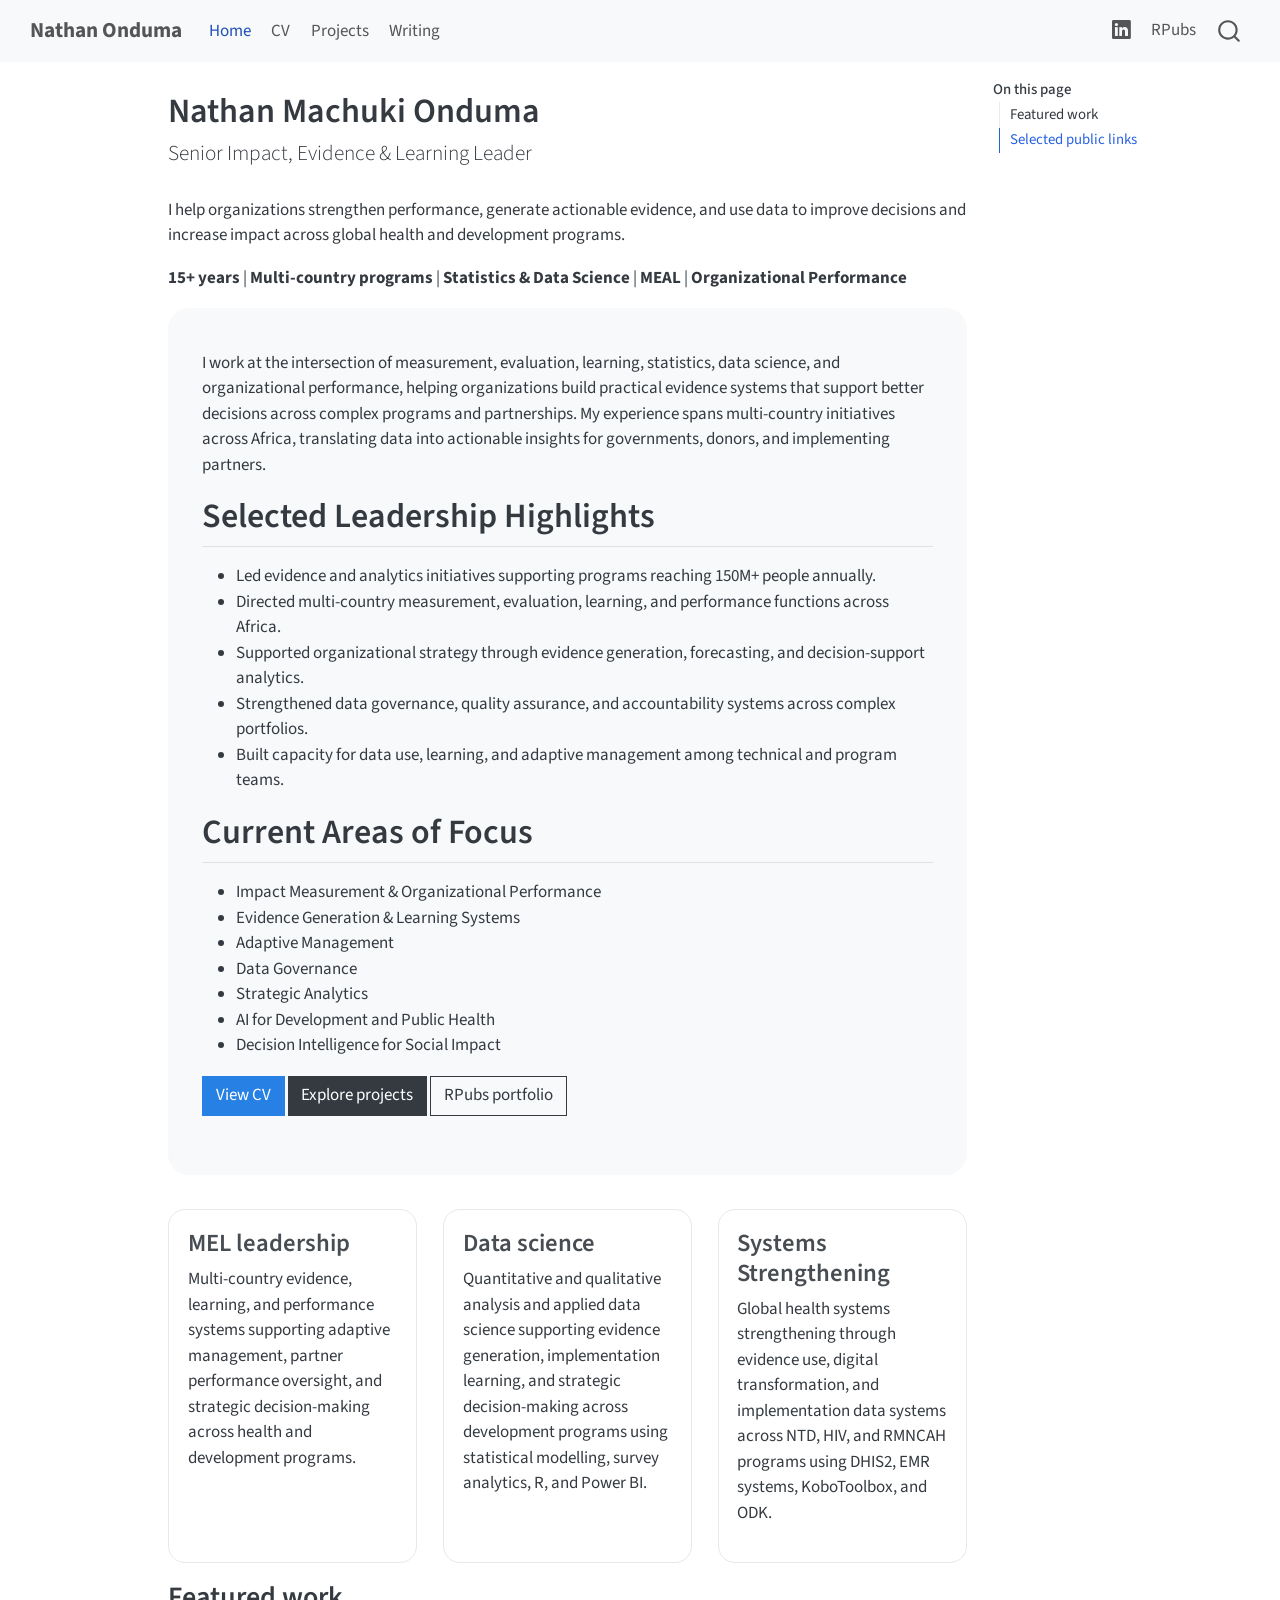
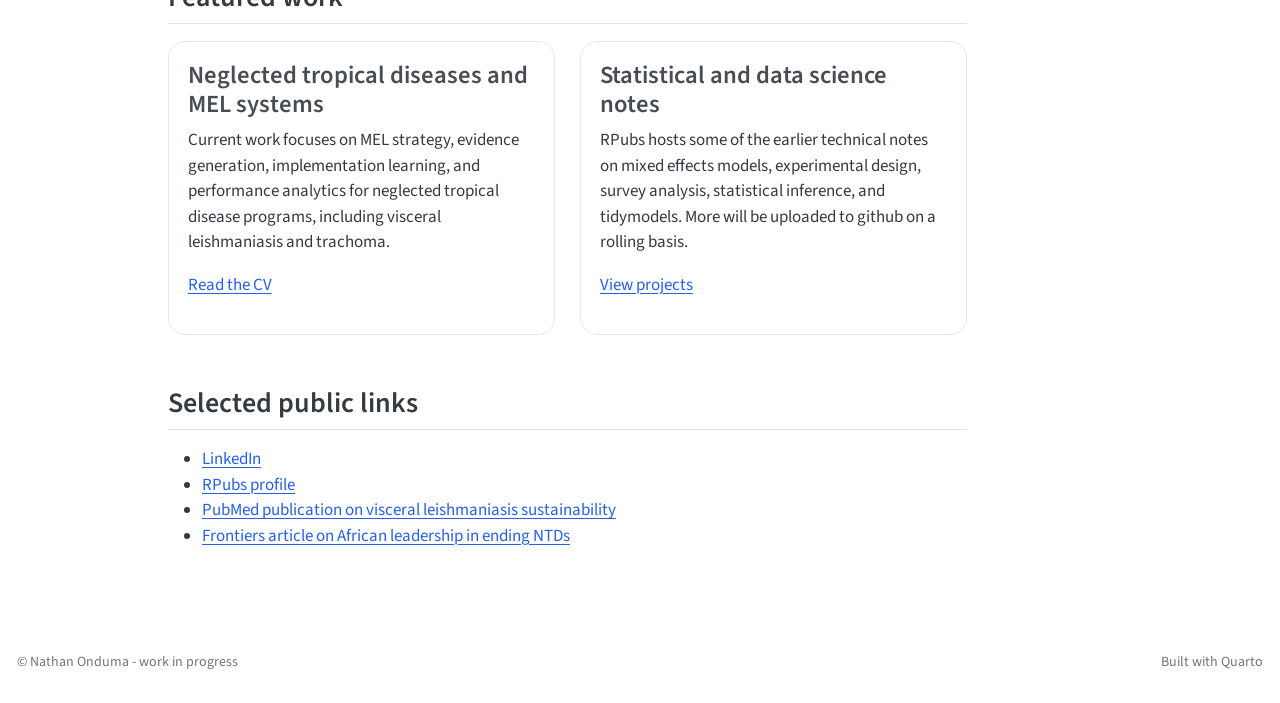
==== commit 2c9ed321: "Built site for gh-pages" ====
--- a/index.html
+++ b/index.html
@@ -75,7 +75,7 @@
 <link rel="stylesheet" href="styles/site.css">
 </head>
 
-<body class="nav-fixed fullcontent quarto-light">
+<body class="nav-fixed quarto-light">
 
 <div id="quarto-search-results"></div>
   <header id="quarto-header" class="headroom fixed-top">
@@ -130,7 +130,16 @@
 <div id="quarto-content" class="quarto-container page-columns page-rows-contents page-layout-article page-navbar">
 <!-- sidebar -->
 <!-- margin-sidebar -->
-    
+    <div id="quarto-margin-sidebar" class="sidebar margin-sidebar">
+        <nav id="TOC" role="doc-toc" class="toc-active">
+    <h2 id="toc-title">On this page</h2>
+   
+  <ul>
+  <li><a href="#featured-work" id="toc-featured-work" class="nav-link active" data-scroll-target="#featured-work">Featured work</a></li>
+  <li><a href="#selected-public-links" id="toc-selected-public-links" class="nav-link" data-scroll-target="#selected-public-links">Selected public links</a></li>
+  </ul>
+</nav>
+    </div>
 <!-- main -->
 <main class="content" id="quarto-document-content">
 
@@ -157,13 +166,16 @@
 <p>I help organizations strengthen performance, generate actionable evidence, and use data to improve decisions and increase impact across global health and development programs.</p>
 <p><strong>15+ years</strong> | <strong>Multi-country programs</strong> | <strong>Statistics &amp; Data Science</strong> | <strong>MEAL</strong> | <strong>Organizational Performance</strong></p>
 <div class="hero">
-<section id="evidence-informed-decision-making-across-complex-programs-and-partnerships" class="level2">
-<h2 class="anchored" data-anchor-id="evidence-informed-decision-making-across-complex-programs-and-partnerships">Evidence-informed decision making across complex programs and partnerships</h2>
-<p>I work at the intersection of health information systems, statistics, measurement, evaluation, data science, and global health, helping organizations build practical evidence systems that support better decisions across complex programs and partnerships. My work focuses on translating data into actionable insights for governments, donors, and implementing partners, with experience leading multi-country learning, performance measurement, and evidence-generation initiatives across Africa.</p>
-</section>
+<p>I work at the intersection of measurement, evaluation, learning, statistics, data science, and organizational performance, helping organizations build practical evidence systems that support better decisions across complex programs and partnerships. My experience spans multi-country initiatives across Africa, translating data into actionable insights for governments, donors, and implementing partners.</p>
 <section id="selected-leadership-highlights" class="level2">
 <h2 class="anchored" data-anchor-id="selected-leadership-highlights">Selected Leadership Highlights</h2>
-<p>Led evidence and analytics initiatives supporting programs reaching 150M+ people annually. Directed multi-country measurement, evaluation, learning, and performance functions across Africa. Supported organizational strategy through evidence generation, forecasting, and decision-support analytics. Strengthened data governance, quality assurance, and accountability systems across complex portfolios. Built capacity for data use, learning, and adaptive management among technical and program teams.</p>
+<ul>
+<li>Led evidence and analytics initiatives supporting programs reaching 150M+ people annually.</li>
+<li>Directed multi-country measurement, evaluation, learning, and performance functions across Africa.</li>
+<li>Supported organizational strategy through evidence generation, forecasting, and decision-support analytics.</li>
+<li>Strengthened data governance, quality assurance, and accountability systems across complex portfolios.</li>
+<li>Built capacity for data use, learning, and adaptive management among technical and program teams.</li>
+</ul>
 </section>
 <section id="current-areas-of-focus" class="level2">
 <h2 class="anchored" data-anchor-id="current-areas-of-focus">Current Areas of Focus</h2>
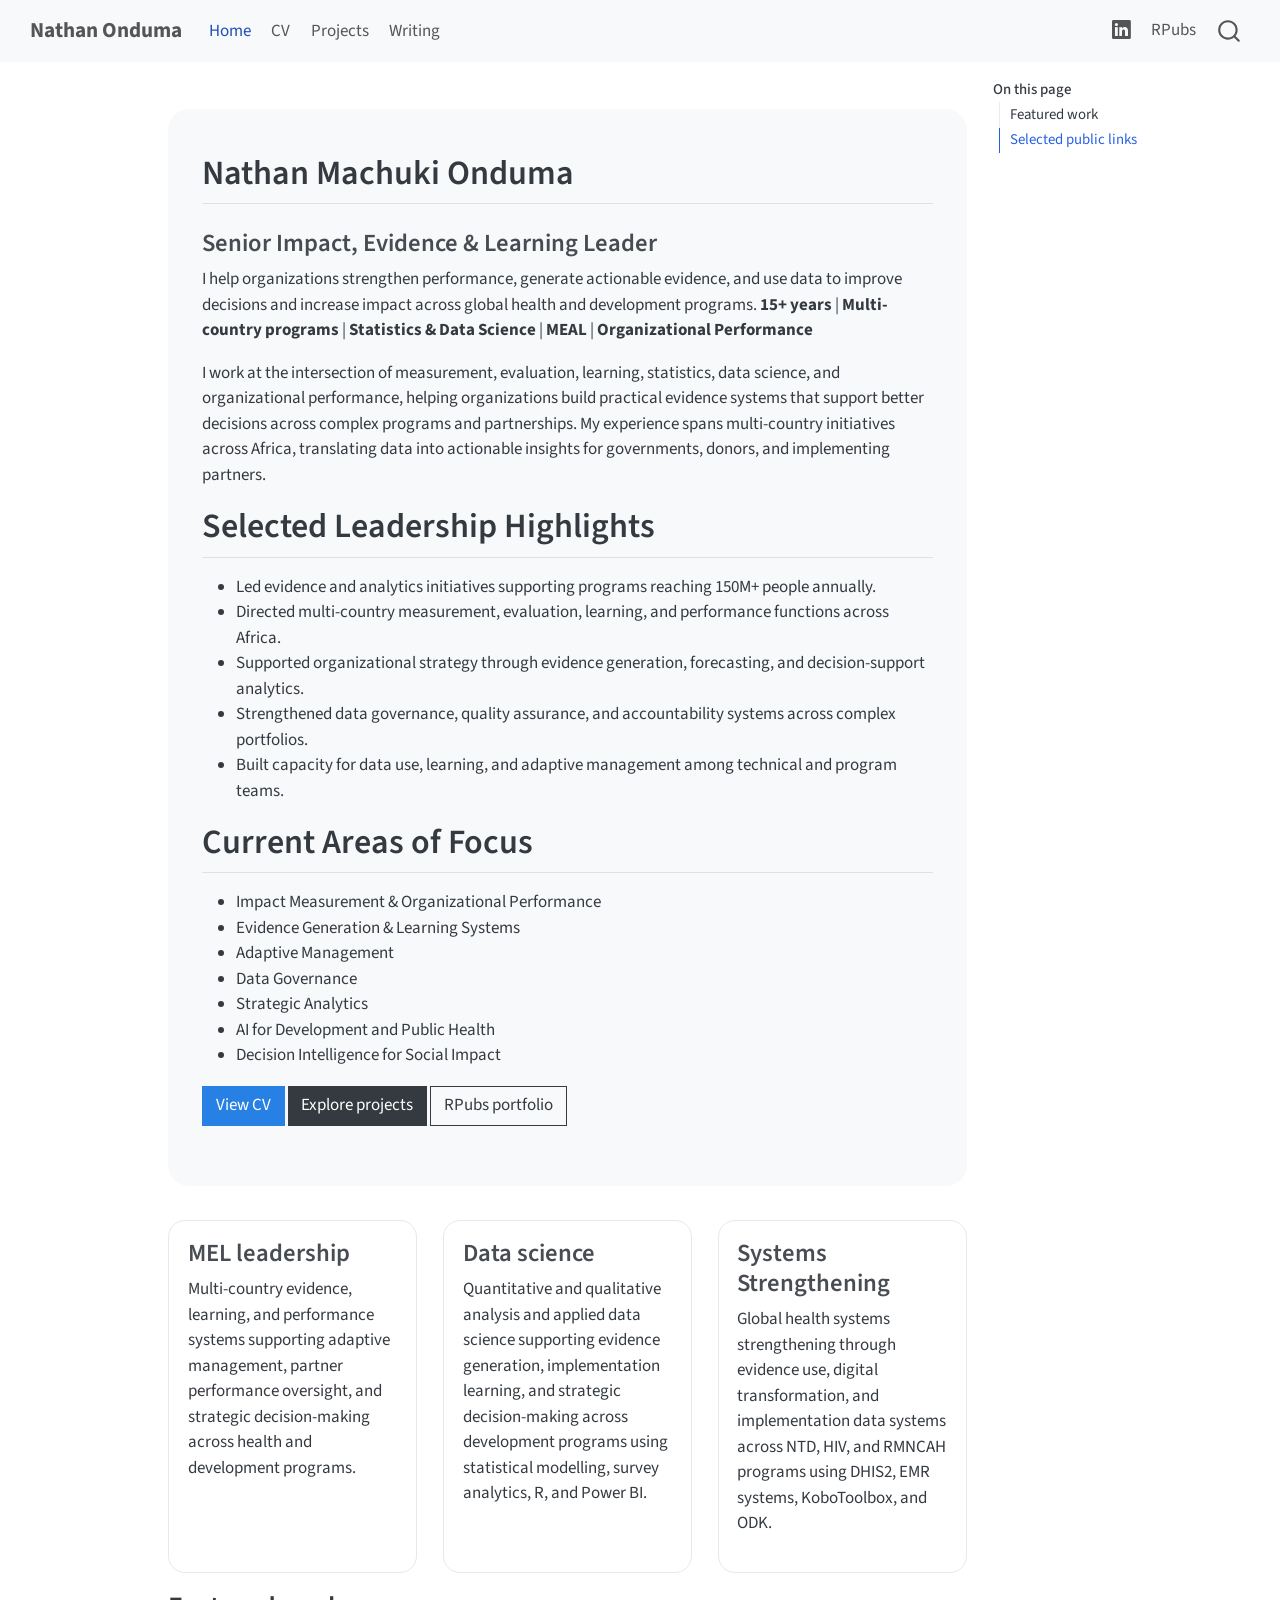
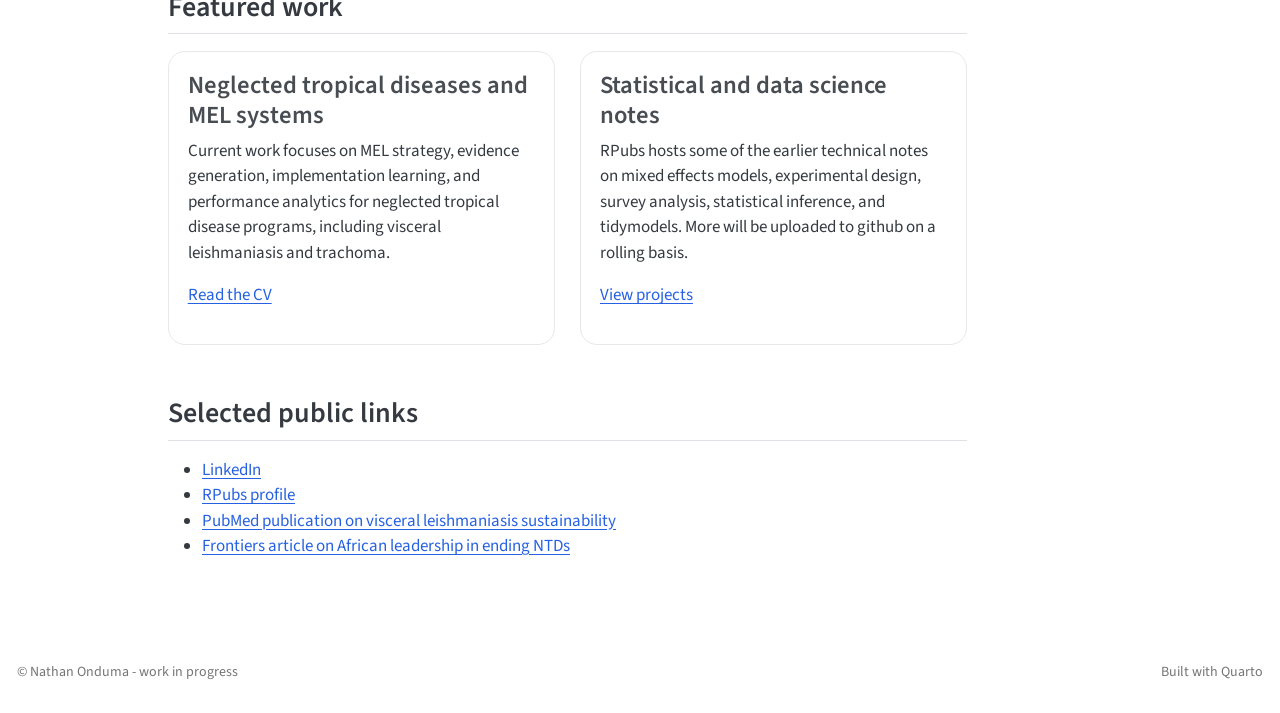
==== commit ac516a8c: "Built site for gh-pages" ====
--- a/index.html
+++ b/index.html
@@ -7,7 +7,7 @@
 <meta name="viewport" content="width=device-width, initial-scale=1.0, user-scalable=yes">
 
 
-<title>Nathan Machuki Onduma – Nathan Onduma</title>
+<title>Nathan Onduma</title>
 <style>
 /* Default styles provided by pandoc.
 ** See https://pandoc.org/MANUAL.html#variables-for-html for config info.
@@ -141,32 +141,20 @@
 </nav>
     </div>
 <!-- main -->
-<main class="content" id="quarto-document-content">
-
-<header id="title-block-header" class="quarto-title-block default">
-<div class="quarto-title">
-<h1 class="title">Nathan Machuki Onduma</h1>
-<p class="subtitle lead">Senior Impact, Evidence &amp; Learning Leader</p>
-</div>
-
-
-
-<div class="quarto-title-meta">
-
-    
-  
-    
-  </div>
-  
-
-
-</header>
-
-
-<p>I help organizations strengthen performance, generate actionable evidence, and use data to improve decisions and increase impact across global health and development programs.</p>
-<p><strong>15+ years</strong> | <strong>Multi-country programs</strong> | <strong>Statistics &amp; Data Science</strong> | <strong>MEAL</strong> | <strong>Organizational Performance</strong></p>
+<main class="content" id="quarto-document-content"><header id="title-block-header" class="quarto-title-block"></header>
+
+
+
+
 <div class="hero">
+<section id="nathan-machuki-onduma" class="level2">
+<h2 class="anchored" data-anchor-id="nathan-machuki-onduma">Nathan Machuki Onduma</h2>
+<section id="senior-impact-evidence-learning-leader" class="level3">
+<h3 class="anchored" data-anchor-id="senior-impact-evidence-learning-leader">Senior Impact, Evidence &amp; Learning Leader</h3>
+<p>I help organizations strengthen performance, generate actionable evidence, and use data to improve decisions and increase impact across global health and development programs. <strong>15+ years</strong> | <strong>Multi-country programs</strong> | <strong>Statistics &amp; Data Science</strong> | <strong>MEAL</strong> | <strong>Organizational Performance</strong></p>
 <p>I work at the intersection of measurement, evaluation, learning, statistics, data science, and organizational performance, helping organizations build practical evidence systems that support better decisions across complex programs and partnerships. My experience spans multi-country initiatives across Africa, translating data into actionable insights for governments, donors, and implementing partners.</p>
+</section>
+</section>
 <section id="selected-leadership-highlights" class="level2">
 <h2 class="anchored" data-anchor-id="selected-leadership-highlights">Selected Leadership Highlights</h2>
 <ul>
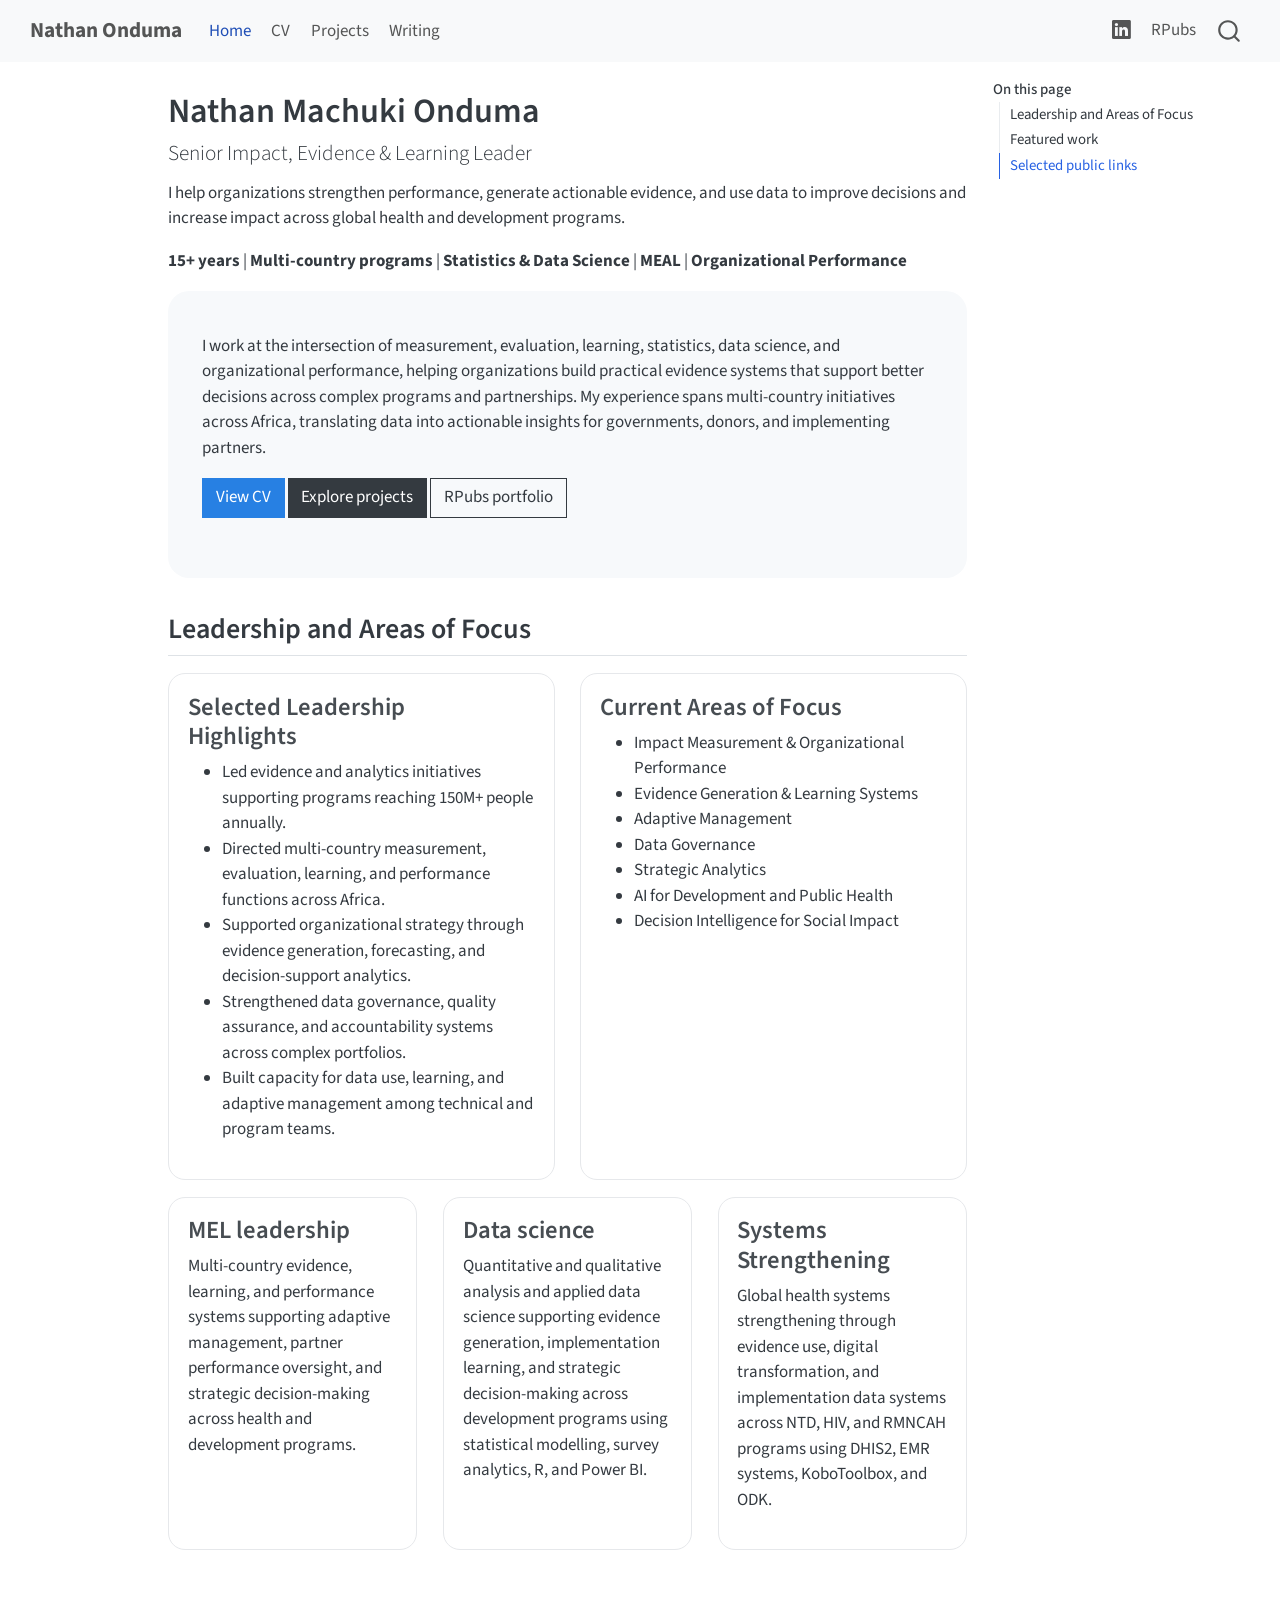
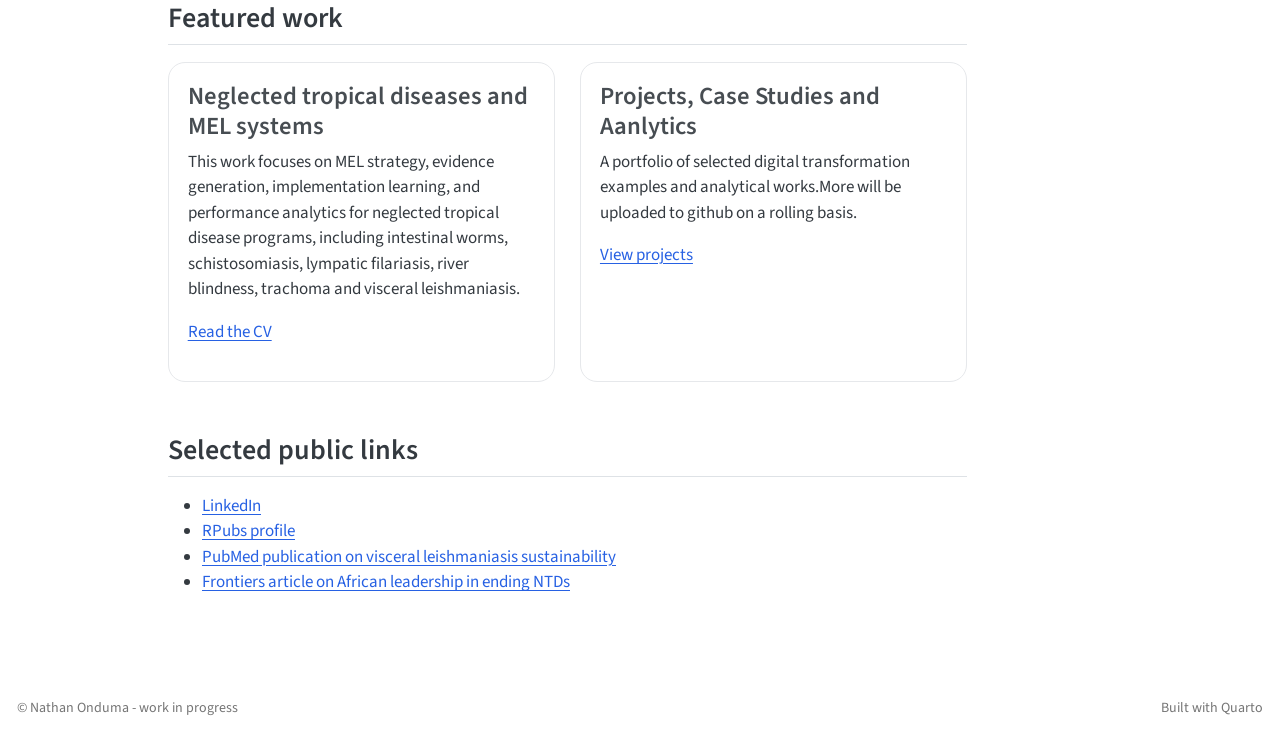
==== commit f1819ca2: "Built site for gh-pages" ====
--- a/index.html
+++ b/index.html
@@ -6,8 +6,9 @@
 
 <meta name="viewport" content="width=device-width, initial-scale=1.0, user-scalable=yes">
 
-
-<title>Nathan Onduma</title>
+<meta name="description" content="I help organizations strengthen performance, generate actionable evidence, and use data to improve decisions and increase impact across global health and development programs.">
+
+<title>Nathan Machuki Onduma – Nathan Onduma</title>
 <style>
 /* Default styles provided by pandoc.
 ** See https://pandoc.org/MANUAL.html#variables-for-html for config info.
@@ -135,28 +136,52 @@
     <h2 id="toc-title">On this page</h2>
    
   <ul>
-  <li><a href="#featured-work" id="toc-featured-work" class="nav-link active" data-scroll-target="#featured-work">Featured work</a></li>
+  <li><a href="#leadership-and-areas-of-focus" id="toc-leadership-and-areas-of-focus" class="nav-link active" data-scroll-target="#leadership-and-areas-of-focus">Leadership and Areas of Focus</a></li>
+  <li><a href="#featured-work" id="toc-featured-work" class="nav-link" data-scroll-target="#featured-work">Featured work</a></li>
   <li><a href="#selected-public-links" id="toc-selected-public-links" class="nav-link" data-scroll-target="#selected-public-links">Selected public links</a></li>
   </ul>
 </nav>
     </div>
 <!-- main -->
-<main class="content" id="quarto-document-content"><header id="title-block-header" class="quarto-title-block"></header>
-
-
-
-
+<main class="content" id="quarto-document-content">
+
+<header id="title-block-header" class="quarto-title-block default">
+<div class="quarto-title">
+<h1 class="title">Nathan Machuki Onduma</h1>
+<p class="subtitle lead">Senior Impact, Evidence &amp; Learning Leader</p>
+</div>
+
+<div>
+  <div class="description">
+    I help organizations strengthen performance, generate actionable evidence, and use data to improve decisions and increase impact across global health and development programs.
+  </div>
+</div>
+
+
+<div class="quarto-title-meta">
+
+    
+  
+    
+  </div>
+  
+
+
+</header>
+
+
+<p><strong>15+ years</strong> | <strong>Multi-country programs</strong> | <strong>Statistics &amp; Data Science</strong> | <strong>MEAL</strong> | <strong>Organizational Performance</strong></p>
 <div class="hero">
-<section id="nathan-machuki-onduma" class="level2">
-<h2 class="anchored" data-anchor-id="nathan-machuki-onduma">Nathan Machuki Onduma</h2>
-<section id="senior-impact-evidence-learning-leader" class="level3">
-<h3 class="anchored" data-anchor-id="senior-impact-evidence-learning-leader">Senior Impact, Evidence &amp; Learning Leader</h3>
-<p>I help organizations strengthen performance, generate actionable evidence, and use data to improve decisions and increase impact across global health and development programs. <strong>15+ years</strong> | <strong>Multi-country programs</strong> | <strong>Statistics &amp; Data Science</strong> | <strong>MEAL</strong> | <strong>Organizational Performance</strong></p>
 <p>I work at the intersection of measurement, evaluation, learning, statistics, data science, and organizational performance, helping organizations build practical evidence systems that support better decisions across complex programs and partnerships. My experience spans multi-country initiatives across Africa, translating data into actionable insights for governments, donors, and implementing partners.</p>
-</section>
-</section>
-<section id="selected-leadership-highlights" class="level2">
-<h2 class="anchored" data-anchor-id="selected-leadership-highlights">Selected Leadership Highlights</h2>
+<div class="hero-actions">
+<p><a href="./cv.html" class="btn btn-primary">View CV</a> <a href="./projects.html" class="btn btn-secondary">Explore projects</a> <a href="https://rpubs.com/Onduma" class="btn btn-outline-secondary">RPubs portfolio</a></p>
+</div>
+</div>
+<section id="leadership-and-areas-of-focus" class="level2">
+<h2 class="anchored" data-anchor-id="leadership-and-areas-of-focus">Leadership and Areas of Focus</h2>
+<div class="grid">
+<section id="selected-leadership-highlights" class="level3 g-col-12 g-col-md-6 project-card">
+<h3 class="anchored" data-anchor-id="selected-leadership-highlights">Selected Leadership Highlights</h3>
 <ul>
 <li>Led evidence and analytics initiatives supporting programs reaching 150M+ people annually.</li>
 <li>Directed multi-country measurement, evaluation, learning, and performance functions across Africa.</li>
@@ -165,8 +190,8 @@
 <li>Built capacity for data use, learning, and adaptive management among technical and program teams.</li>
 </ul>
 </section>
-<section id="current-areas-of-focus" class="level2">
-<h2 class="anchored" data-anchor-id="current-areas-of-focus">Current Areas of Focus</h2>
+<section id="current-areas-of-focus" class="level3 g-col-12 g-col-md-6 project-card">
+<h3 class="anchored" data-anchor-id="current-areas-of-focus">Current Areas of Focus</h3>
 <ul>
 <li>Impact Measurement &amp; Organizational Performance</li>
 <li>Evidence Generation &amp; Learning Systems</li>
@@ -176,9 +201,6 @@
 <li>AI for Development and Public Health</li>
 <li>Decision Intelligence for Social Impact</li>
 </ul>
-<div class="hero-actions">
-<p><a href="./cv.html" class="btn btn-primary">View CV</a> <a href="./projects.html" class="btn btn-secondary">Explore projects</a> <a href="https://rpubs.com/Onduma" class="btn btn-outline-secondary">RPubs portfolio</a></p>
-</div>
 </section>
 </div>
 <div class="grid">
@@ -195,17 +217,18 @@
 <p>Global health systems strengthening through evidence use, digital transformation, and implementation data systems across NTD, HIV, and RMNCAH programs using DHIS2, EMR systems, KoboToolbox, and ODK.</p>
 </section>
 </div>
+</section>
 <section id="featured-work" class="level2">
 <h2 class="anchored" data-anchor-id="featured-work">Featured work</h2>
 <div class="grid">
 <section id="neglected-tropical-diseases-and-mel-systems" class="level3 g-col-12 g-col-md-6 project-card">
 <h3 class="anchored" data-anchor-id="neglected-tropical-diseases-and-mel-systems">Neglected tropical diseases and MEL systems</h3>
-<p>Current work focuses on MEL strategy, evidence generation, implementation learning, and performance analytics for neglected tropical disease programs, including visceral leishmaniasis and trachoma.</p>
+<p>This work focuses on MEL strategy, evidence generation, implementation learning, and performance analytics for neglected tropical disease programs, including intestinal worms, schistosomiasis, lympatic filariasis, river blindness, trachoma and visceral leishmaniasis.</p>
 <p><a href="./cv.html#professional-experience">Read the CV</a></p>
 </section>
-<section id="statistical-and-data-science-notes" class="level3 g-col-12 g-col-md-6 project-card">
-<h3 class="anchored" data-anchor-id="statistical-and-data-science-notes">Statistical and data science notes</h3>
-<p>RPubs hosts some of the earlier technical notes on mixed effects models, experimental design, survey analysis, statistical inference, and tidymodels. More will be uploaded to github on a rolling basis.</p>
+<section id="projects-case-studies-and-aanlytics" class="level3 g-col-12 g-col-md-6 project-card">
+<h3 class="anchored" data-anchor-id="projects-case-studies-and-aanlytics">Projects, Case Studies and Aanlytics</h3>
+<p>A portfolio of selected digital transformation examples and analytical works.More will be uploaded to github on a rolling basis.</p>
 <p><a href="./projects.html">View projects</a></p>
 </section>
 </div>
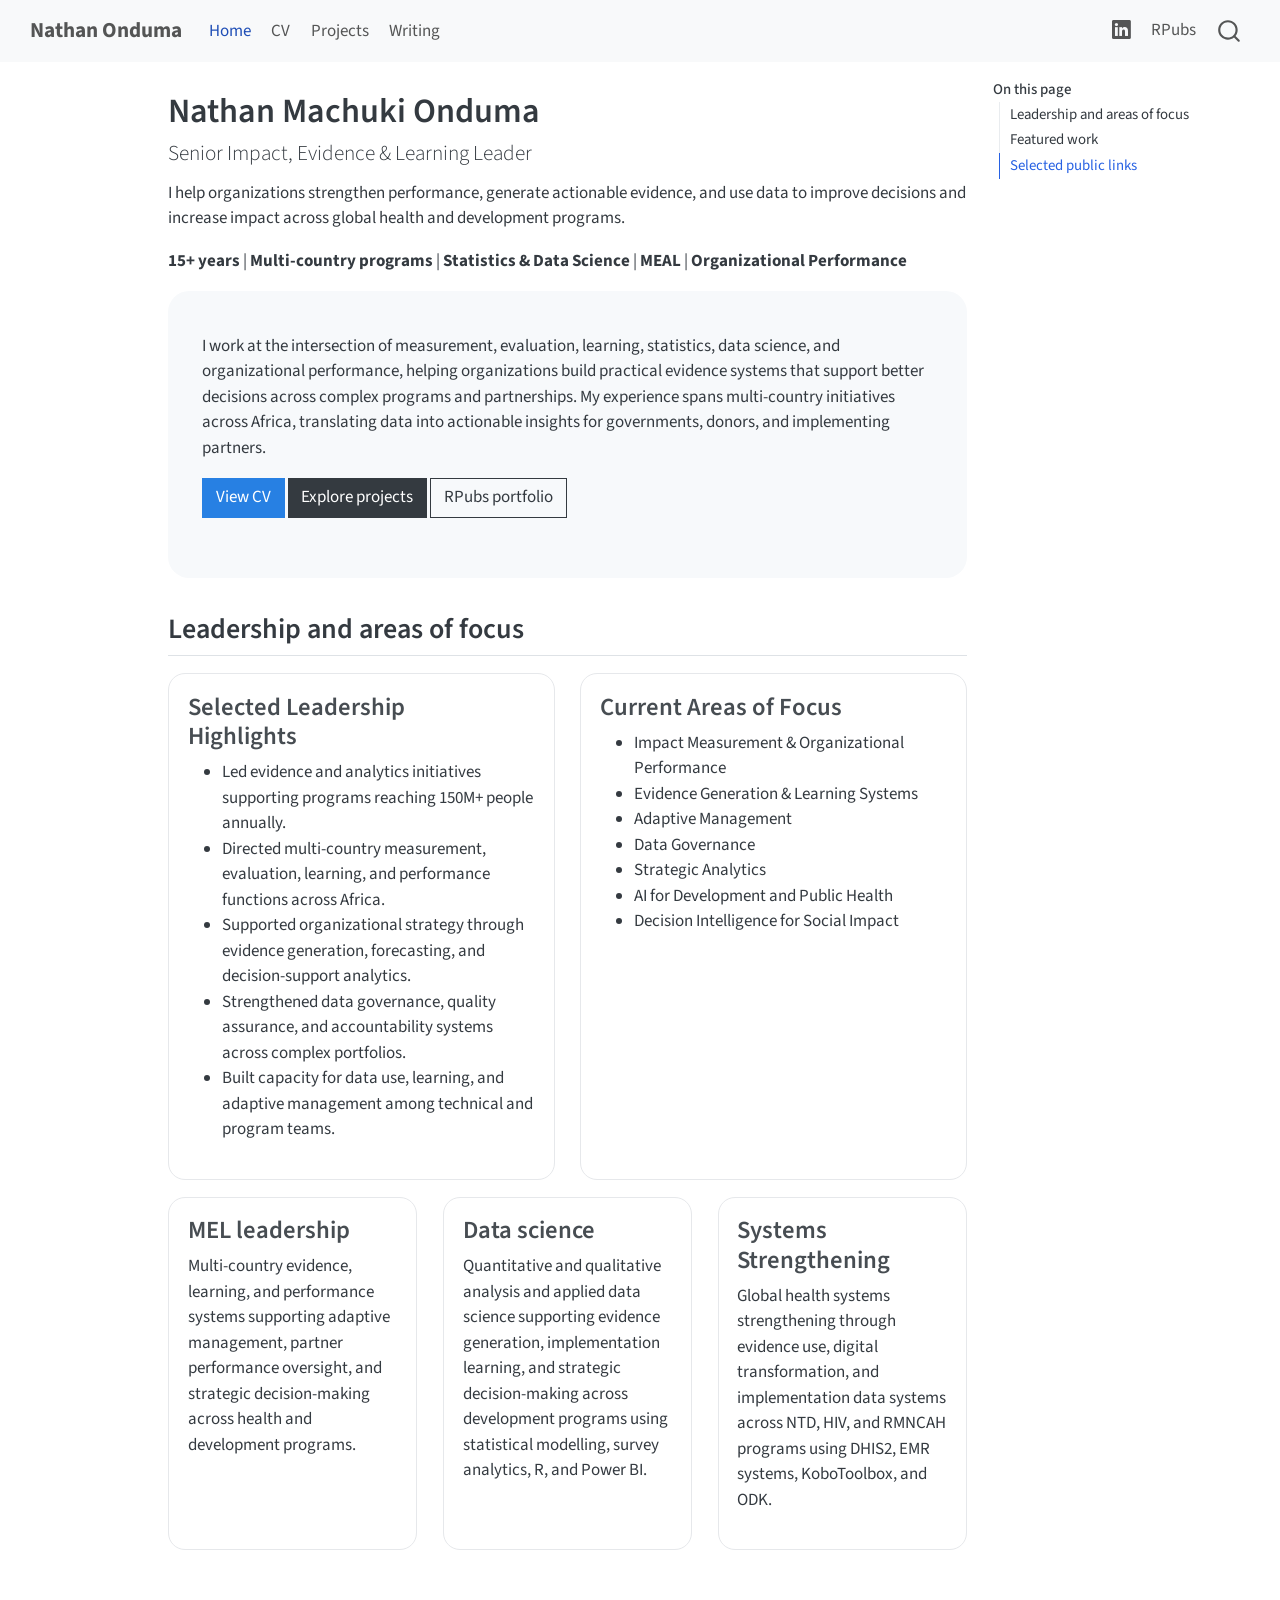
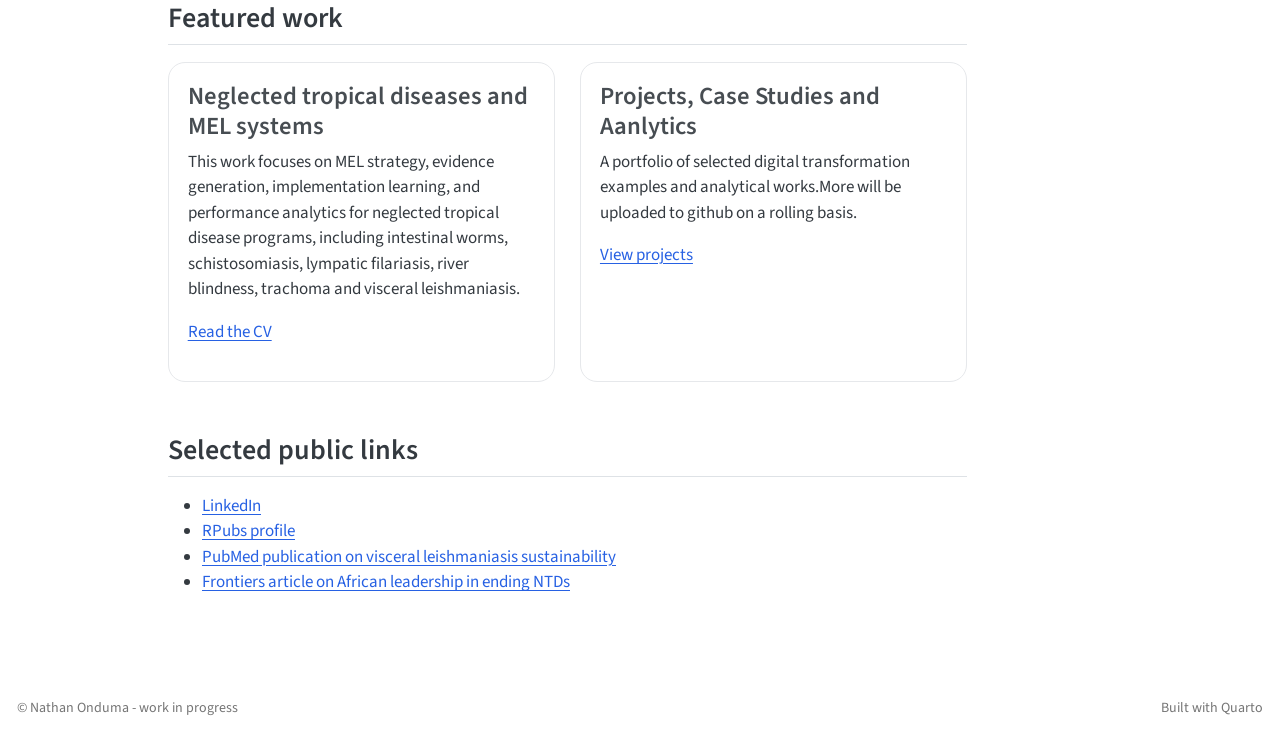
==== commit bfa70a60: "Built site for gh-pages" ====
--- a/index.html
+++ b/index.html
@@ -136,7 +136,7 @@
     <h2 id="toc-title">On this page</h2>
    
   <ul>
-  <li><a href="#leadership-and-areas-of-focus" id="toc-leadership-and-areas-of-focus" class="nav-link active" data-scroll-target="#leadership-and-areas-of-focus">Leadership and Areas of Focus</a></li>
+  <li><a href="#leadership-and-areas-of-focus" id="toc-leadership-and-areas-of-focus" class="nav-link active" data-scroll-target="#leadership-and-areas-of-focus">Leadership and areas of focus</a></li>
   <li><a href="#featured-work" id="toc-featured-work" class="nav-link" data-scroll-target="#featured-work">Featured work</a></li>
   <li><a href="#selected-public-links" id="toc-selected-public-links" class="nav-link" data-scroll-target="#selected-public-links">Selected public links</a></li>
   </ul>
@@ -178,7 +178,7 @@
 </div>
 </div>
 <section id="leadership-and-areas-of-focus" class="level2">
-<h2 class="anchored" data-anchor-id="leadership-and-areas-of-focus">Leadership and Areas of Focus</h2>
+<h2 class="anchored" data-anchor-id="leadership-and-areas-of-focus">Leadership and areas of focus</h2>
 <div class="grid">
 <section id="selected-leadership-highlights" class="level3 g-col-12 g-col-md-6 project-card">
 <h3 class="anchored" data-anchor-id="selected-leadership-highlights">Selected Leadership Highlights</h3>
